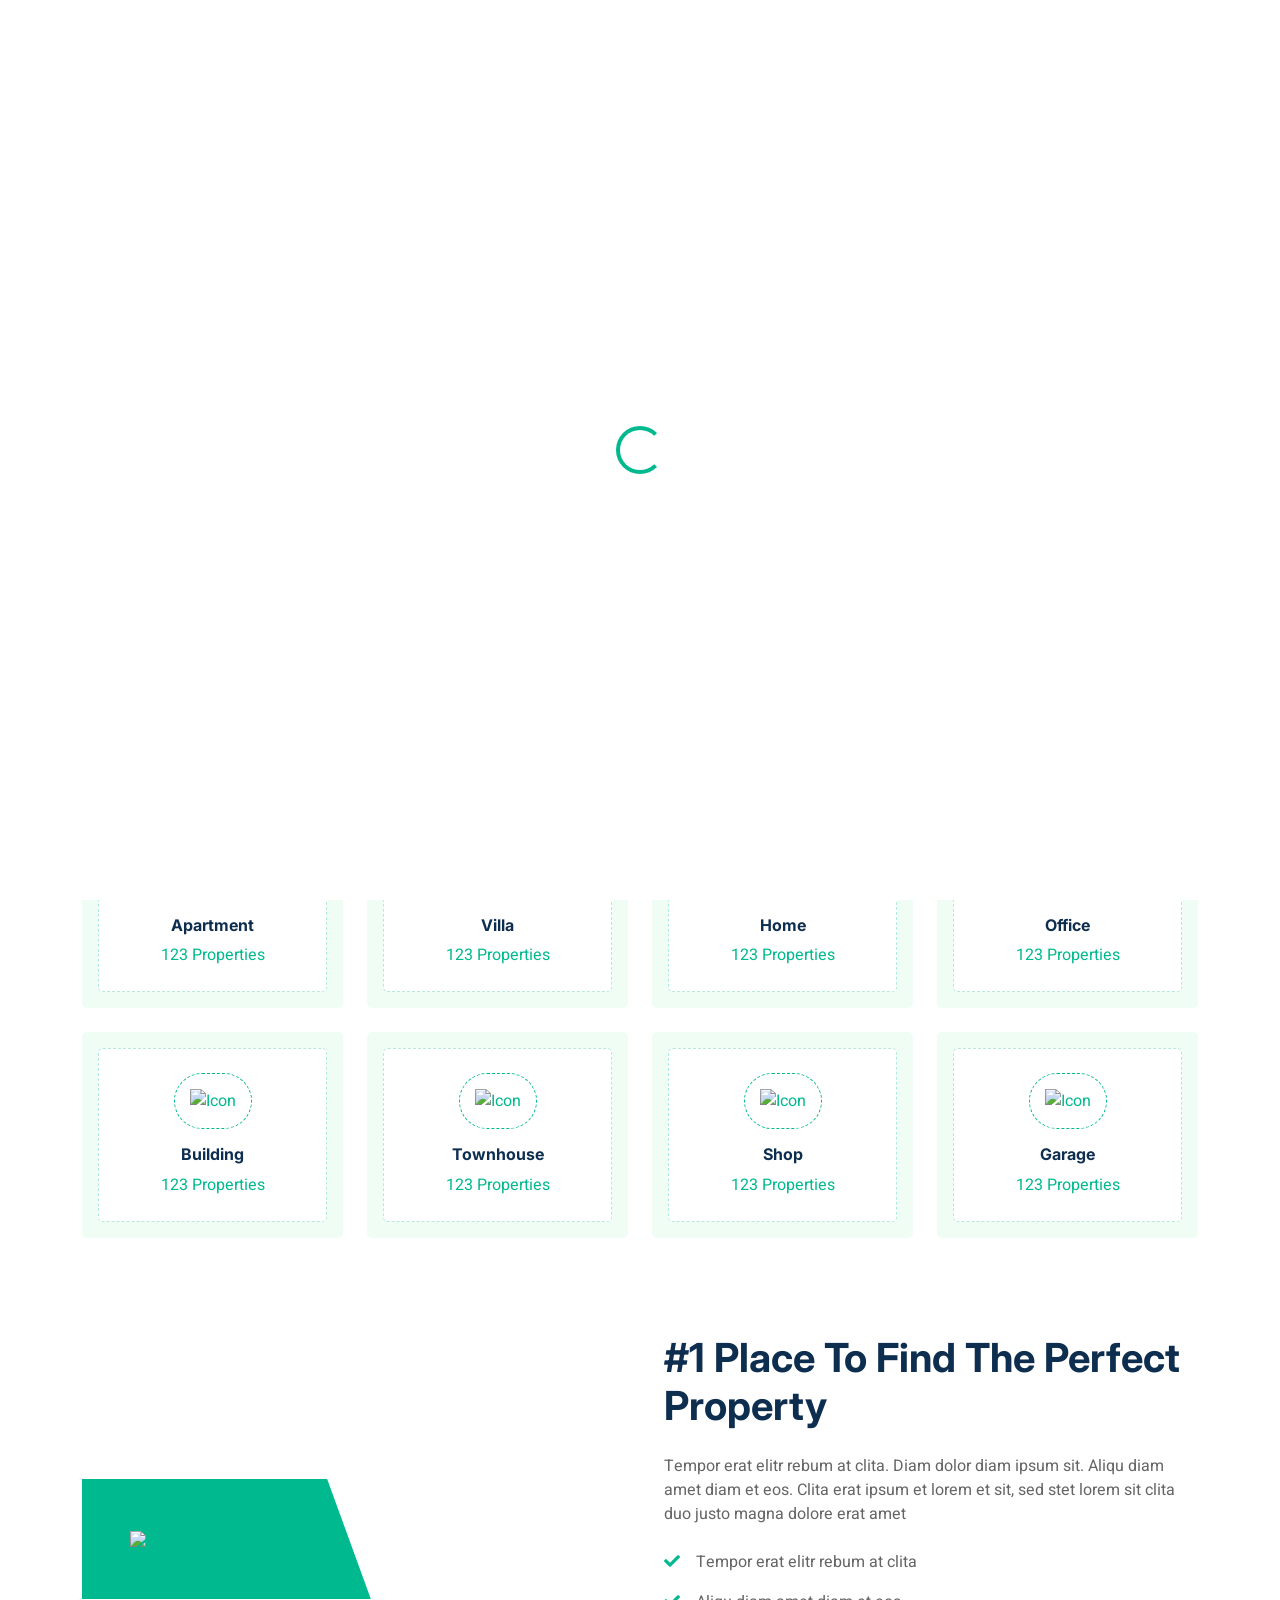
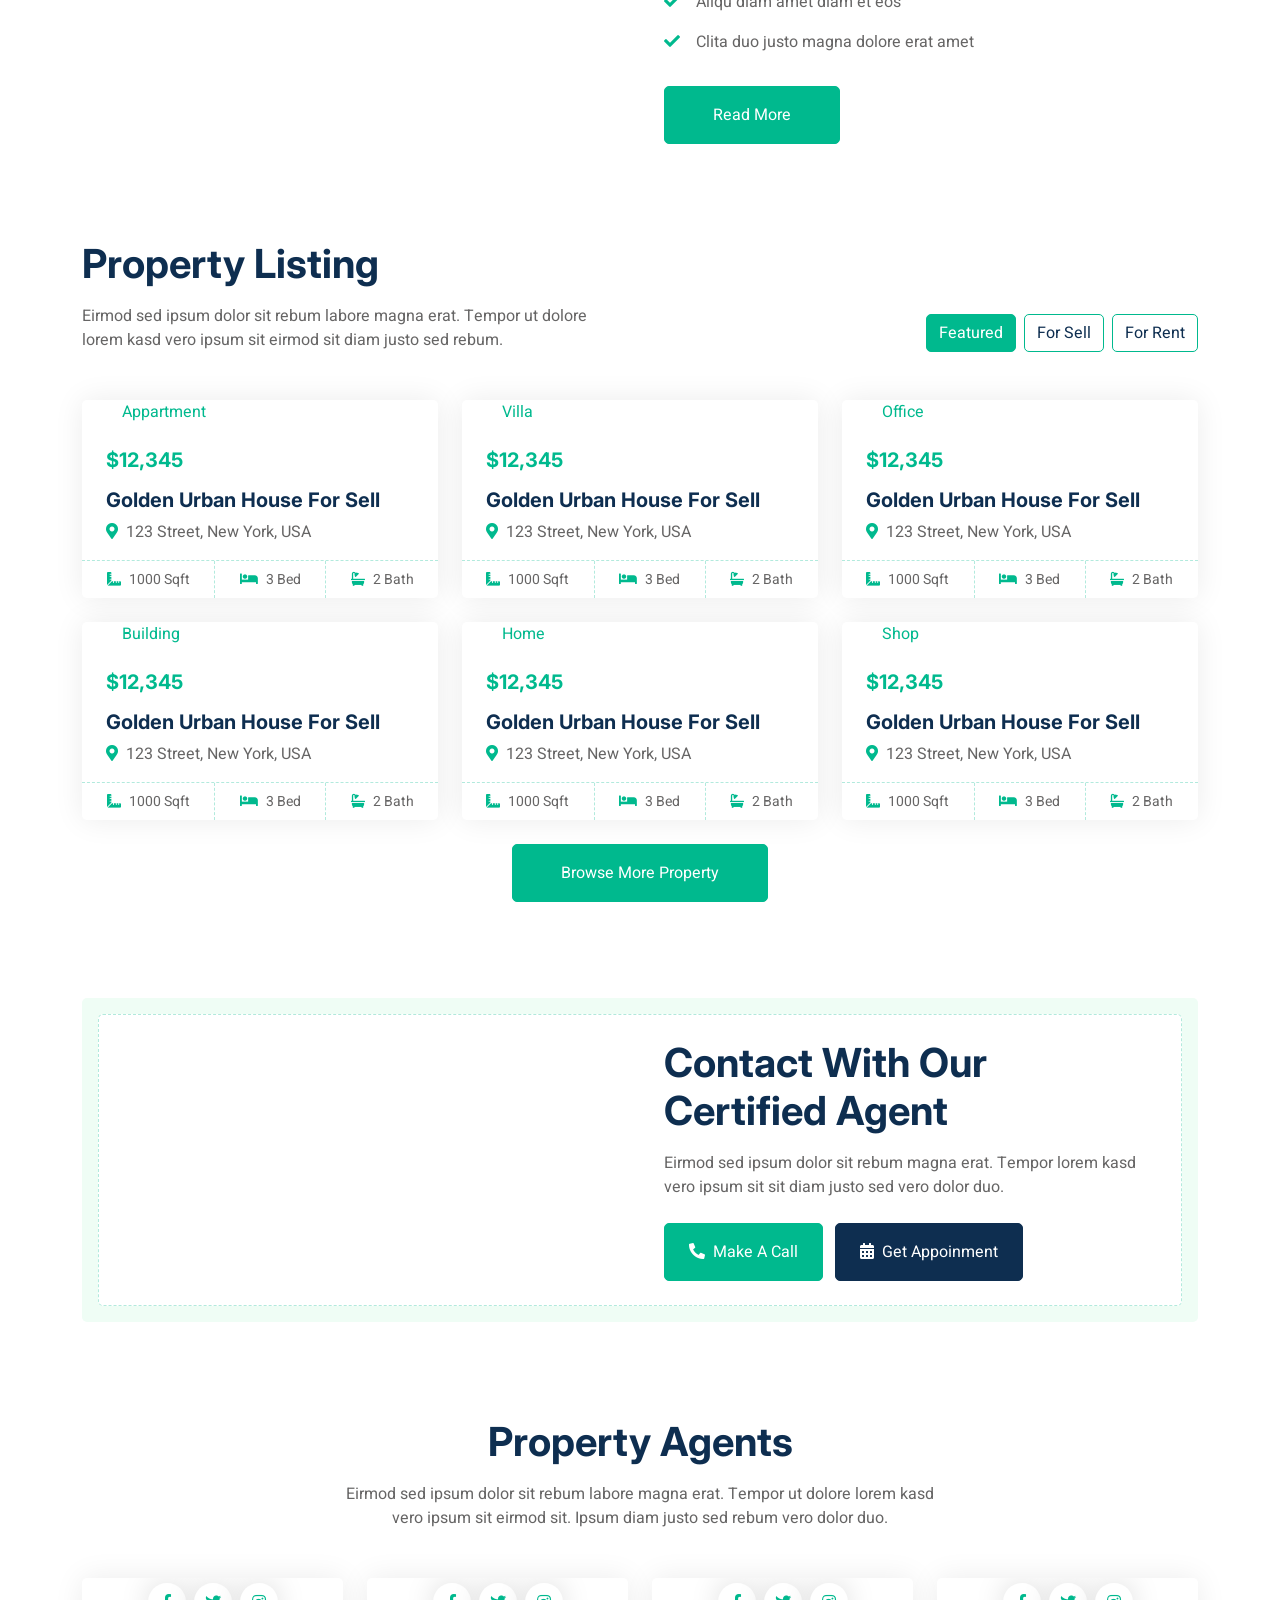
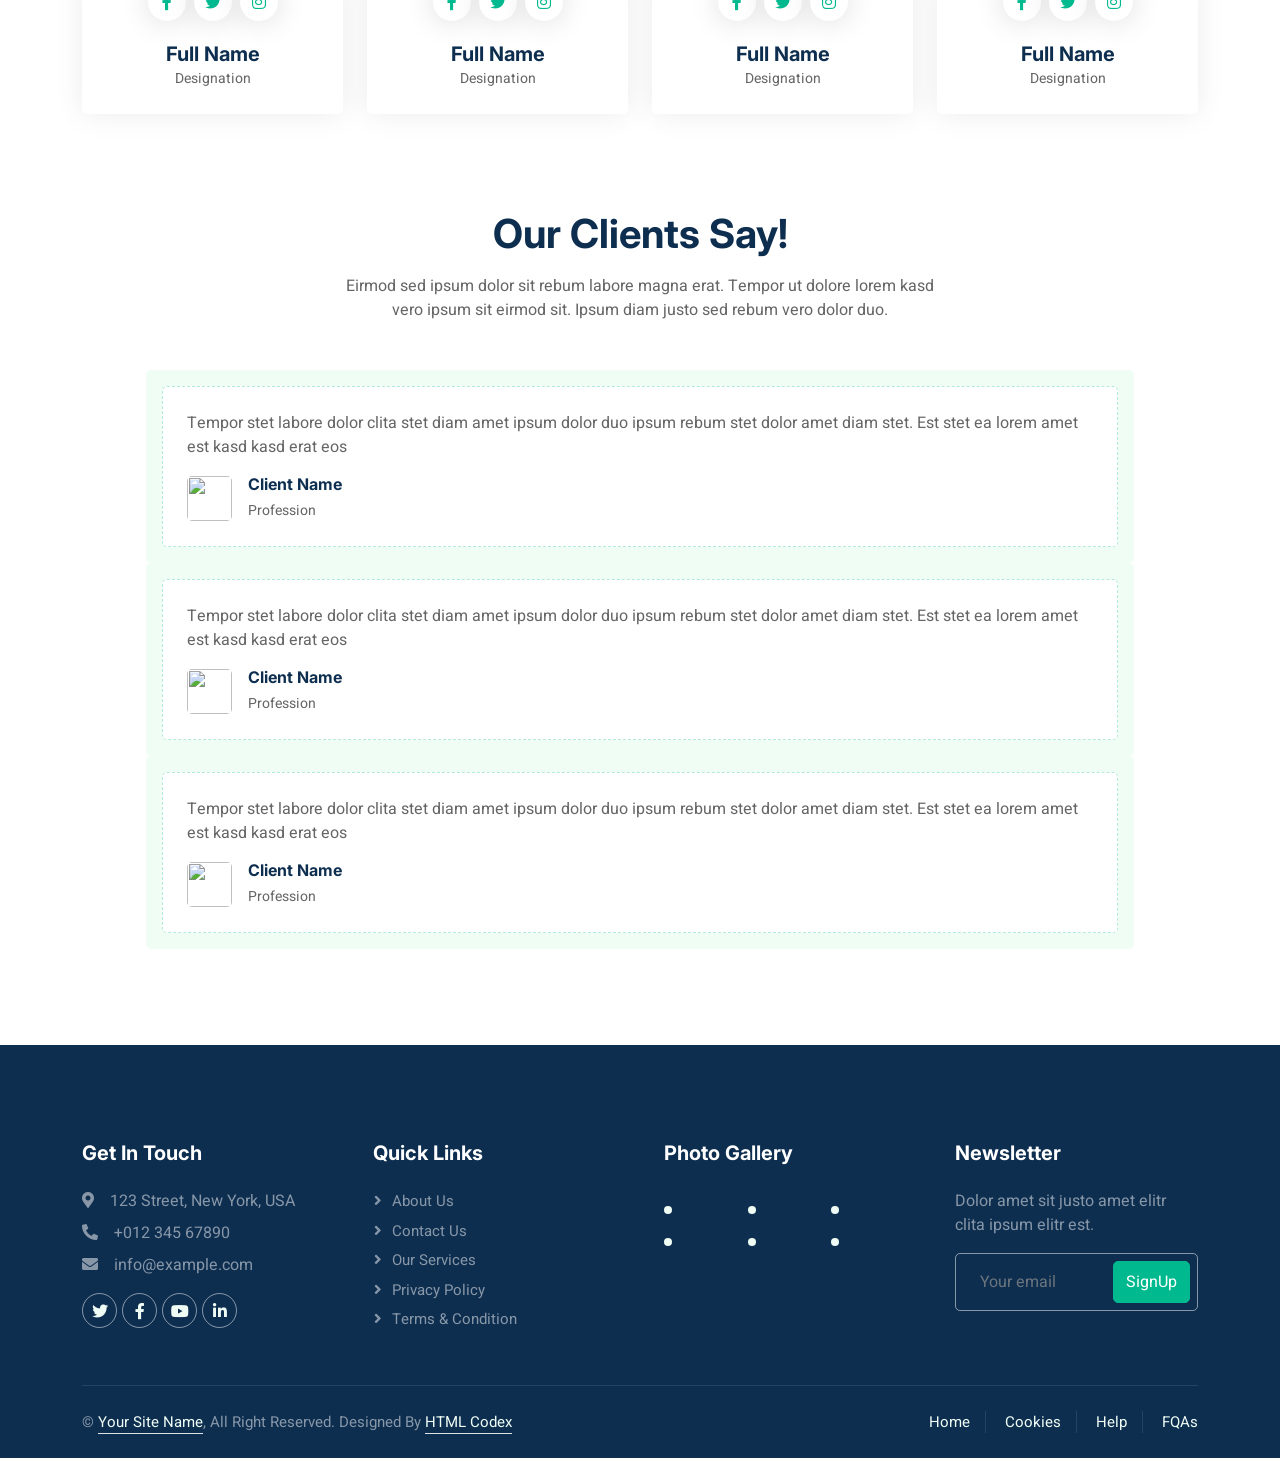
==== index.html @ 3959b889 "Add files via upload" ====
<!DOCTYPE html>
<html lang="en">

<head>
    <meta charset="utf-8">
    <title>Makaan - Real Estate HTML Template</title>
    <meta content="width=device-width, initial-scale=1.0" name="viewport">
    <meta content="" name="keywords">
    <meta content="" name="description">

    <!-- Favicon -->
    <link href="img/favicon.ico" rel="icon">

    <!-- Google Web Fonts -->
    <link rel="preconnect" href="https://fonts.googleapis.com">
    <link rel="preconnect" href="https://fonts.gstatic.com" crossorigin>
    <link href="https://fonts.googleapis.com/css2?family=Heebo:wght@400;500;600&family=Inter:wght@700;800&display=swap" rel="stylesheet">
    
    <!-- Icon Font Stylesheet -->
    <link href="https://cdnjs.cloudflare.com/ajax/libs/font-awesome/5.10.0/css/all.min.css" rel="stylesheet">
    <link href="https://cdn.jsdelivr.net/npm/bootstrap-icons@1.4.1/font/bootstrap-icons.css" rel="stylesheet">

    <!-- Libraries Stylesheet -->
    <link href="lib/animate/animate.min.css" rel="stylesheet">
    <link href="lib/owlcarousel/assets/owl.carousel.min.css" rel="stylesheet">

    <!-- Customized Bootstrap Stylesheet -->
    <link href="css/bootstrap.min.css" rel="stylesheet">

    <!-- Template Stylesheet -->
    <link href="css/style.css" rel="stylesheet">
</head>

<body>
    <div class="container-xxl bg-white p-0">
        <!-- Spinner Start -->
        <div id="spinner" class="show bg-white position-fixed translate-middle w-100 vh-100 top-50 start-50 d-flex align-items-center justify-content-center">
            <div class="spinner-border text-primary" style="width: 3rem; height: 3rem;" role="status">
                <span class="sr-only">Loading...</span>
            </div>
        </div>
        <!-- Spinner End -->


        <!-- Navbar Start -->
        <div class="container-fluid nav-bar bg-transparent">
            <nav class="navbar navbar-expand-lg bg-white navbar-light py-0 px-4">
                <a href="index.html" class="navbar-brand d-flex align-items-center text-center">
                    <div class="icon p-2 me-2">
                        <img class="img-fluid" src="img/icon-deal.png" alt="Icon" style="width: 30px; height: 30px;">
                    </div>
                    <h1 class="m-0 text-primary">Makaan</h1>
                </a>
                <button type="button" class="navbar-toggler" data-bs-toggle="collapse" data-bs-target="#navbarCollapse">
                    <span class="navbar-toggler-icon"></span>
                </button>
                <div class="collapse navbar-collapse" id="navbarCollapse">
                    <div class="navbar-nav ms-auto">
                        <a href="index.html" class="nav-item nav-link active">Home</a>
                        <a href="about.html" class="nav-item nav-link">About</a>
                        <div class="nav-item dropdown">
                            <a href="#" class="nav-link dropdown-toggle" data-bs-toggle="dropdown">Property</a>
                            <div class="dropdown-menu rounded-0 m-0">
                                <a href="property-list.html" class="dropdown-item">Property List</a>
                                <a href="property-type.html" class="dropdown-item">Property Type</a>
                                <a href="property-agent.html" class="dropdown-item">Property Agent</a>
                            </div>
                        </div>
                        <div class="nav-item dropdown">
                            <a href="#" class="nav-link dropdown-toggle" data-bs-toggle="dropdown">Pages</a>
                            <div class="dropdown-menu rounded-0 m-0">
                                <a href="testimonial.html" class="dropdown-item">Testimonial</a>
                                <a href="404.html" class="dropdown-item">404 Error</a>
                            </div>
                        </div>
                        <a href="contact.html" class="nav-item nav-link">Contact</a>
                    </div>
                    <a href="" class="btn btn-primary px-3 d-none d-lg-flex">Add Property</a>
                </div>
            </nav>
        </div>
        <!-- Navbar End -->


        <!-- Header Start -->
        <div class="container-fluid header bg-white p-0">
            <div class="row g-0 align-items-center flex-column-reverse flex-md-row">
                <div class="col-md-6 p-5 mt-lg-5">
                    <h1 class="display-5 animated fadeIn mb-4">Find A <span class="text-primary">Perfect Home</span> To Live With Your Family</h1>
                    <p class="animated fadeIn mb-4 pb-2">Vero elitr justo clita lorem. Ipsum dolor at sed stet
                        sit diam no. Kasd rebum ipsum et diam justo clita et kasd rebum sea elitr.</p>
                    <a href="" class="btn btn-primary py-3 px-5 me-3 animated fadeIn">Get Started</a>
                </div>
                <div class="col-md-6 animated fadeIn">
                    <div class="owl-carousel header-carousel">
                        <div class="owl-carousel-item">
                            <img class="img-fluid" src="img/carousel-1.jpg" alt="">
                        </div>
                        <div class="owl-carousel-item">
                            <img class="img-fluid" src="img/carousel-2.jpg" alt="">
                        </div>
                    </div>
                </div>
            </div>
        </div>
        <!-- Header End -->


        <!-- Search Start -->
        <div class="container-fluid bg-primary mb-5 wow fadeIn" data-wow-delay="0.1s" style="padding: 35px;">
            <div class="container">
                <div class="row g-2">
                    <div class="col-md-10">
                        <div class="row g-2">
                            <div class="col-md-4">
                                <input type="text" class="form-control border-0 py-3" placeholder="Search Keyword">
                            </div>
                            <div class="col-md-4">
                                <select class="form-select border-0 py-3">
                                    <option selected>Property Type</option>
                                    <option value="1">Property Type 1</option>
                                    <option value="2">Property Type 2</option>
                                    <option value="3">Property Type 3</option>
                                </select>
                            </div>
                            <div class="col-md-4">
                                <select class="form-select border-0 py-3">
                                    <option selected>Location</option>
                                    <option value="1">Location 1</option>
                                    <option value="2">Location 2</option>
                                    <option value="3">Location 3</option>
                                </select>
                            </div>
                        </div>
                    </div>
                    <div class="col-md-2">
                        <button class="btn btn-dark border-0 w-100 py-3">Search</button>
                    </div>
                </div>
            </div>
        </div>
        <!-- Search End -->


        <!-- Category Start -->
        <div class="container-xxl py-5">
            <div class="container">
                <div class="text-center mx-auto mb-5 wow fadeInUp" data-wow-delay="0.1s" style="max-width: 600px;">
                    <h1 class="mb-3">Property Types</h1>
                    <p>Eirmod sed ipsum dolor sit rebum labore magna erat. Tempor ut dolore lorem kasd vero ipsum sit eirmod sit. Ipsum diam justo sed rebum vero dolor duo.</p>
                </div>
                <div class="row g-4">
                    <div class="col-lg-3 col-sm-6 wow fadeInUp" data-wow-delay="0.1s">
                        <a class="cat-item d-block bg-light text-center rounded p-3" href="">
                            <div class="rounded p-4">
                                <div class="icon mb-3">
                                    <img class="img-fluid" src="img/icon-apartment.png" alt="Icon">
                                </div>
                                <h6>Apartment</h6>
                                <span>123 Properties</span>
                            </div>
                        </a>
                    </div>
                    <div class="col-lg-3 col-sm-6 wow fadeInUp" data-wow-delay="0.3s">
                        <a class="cat-item d-block bg-light text-center rounded p-3" href="">
                            <div class="rounded p-4">
                                <div class="icon mb-3">
                                    <img class="img-fluid" src="img/icon-villa.png" alt="Icon">
                                </div>
                                <h6>Villa</h6>
                                <span>123 Properties</span>
                            </div>
                        </a>
                    </div>
                    <div class="col-lg-3 col-sm-6 wow fadeInUp" data-wow-delay="0.5s">
                        <a class="cat-item d-block bg-light text-center rounded p-3" href="">
                            <div class="rounded p-4">
                                <div class="icon mb-3">
                                    <img class="img-fluid" src="img/icon-house.png" alt="Icon">
                                </div>
                                <h6>Home</h6>
                                <span>123 Properties</span>
                            </div>
                        </a>
                    </div>
                    <div class="col-lg-3 col-sm-6 wow fadeInUp" data-wow-delay="0.7s">
                        <a class="cat-item d-block bg-light text-center rounded p-3" href="">
                            <div class="rounded p-4">
                                <div class="icon mb-3">
                                    <img class="img-fluid" src="img/icon-housing.png" alt="Icon">
                                </div>
                                <h6>Office</h6>
                                <span>123 Properties</span>
                            </div>
                        </a>
                    </div>
                    <div class="col-lg-3 col-sm-6 wow fadeInUp" data-wow-delay="0.1s">
                        <a class="cat-item d-block bg-light text-center rounded p-3" href="">
                            <div class="rounded p-4">
                                <div class="icon mb-3">
                                    <img class="img-fluid" src="img/icon-building.png" alt="Icon">
                                </div>
                                <h6>Building</h6>
                                <span>123 Properties</span>
                            </div>
                        </a>
                    </div>
                    <div class="col-lg-3 col-sm-6 wow fadeInUp" data-wow-delay="0.3s">
                        <a class="cat-item d-block bg-light text-center rounded p-3" href="">
                            <div class="rounded p-4">
                                <div class="icon mb-3">
                                    <img class="img-fluid" src="img/icon-neighborhood.png" alt="Icon">
                                </div>
                                <h6>Townhouse</h6>
                                <span>123 Properties</span>
                            </div>
                        </a>
                    </div>
                    <div class="col-lg-3 col-sm-6 wow fadeInUp" data-wow-delay="0.5s">
                        <a class="cat-item d-block bg-light text-center rounded p-3" href="">
                            <div class="rounded p-4">
                                <div class="icon mb-3">
                                    <img class="img-fluid" src="img/icon-condominium.png" alt="Icon">
                                </div>
                                <h6>Shop</h6>
                                <span>123 Properties</span>
                            </div>
                        </a>
                    </div>
                    <div class="col-lg-3 col-sm-6 wow fadeInUp" data-wow-delay="0.7s">
                        <a class="cat-item d-block bg-light text-center rounded p-3" href="">
                            <div class="rounded p-4">
                                <div class="icon mb-3">
                                    <img class="img-fluid" src="img/icon-luxury.png" alt="Icon">
                                </div>
                                <h6>Garage</h6>
                                <span>123 Properties</span>
                            </div>
                        </a>
                    </div>
                </div>
            </div>
        </div>
        <!-- Category End -->


        <!-- About Start -->
        <div class="container-xxl py-5">
            <div class="container">
                <div class="row g-5 align-items-center">
                    <div class="col-lg-6 wow fadeIn" data-wow-delay="0.1s">
                        <div class="about-img position-relative overflow-hidden p-5 pe-0">
                            <img class="img-fluid w-100" src="img/about.jpg">
                        </div>
                    </div>
                    <div class="col-lg-6 wow fadeIn" data-wow-delay="0.5s">
                        <h1 class="mb-4">#1 Place To Find The Perfect Property</h1>
                        <p class="mb-4">Tempor erat elitr rebum at clita. Diam dolor diam ipsum sit. Aliqu diam amet diam et eos. Clita erat ipsum et lorem et sit, sed stet lorem sit clita duo justo magna dolore erat amet</p>
                        <p><i class="fa fa-check text-primary me-3"></i>Tempor erat elitr rebum at clita</p>
                        <p><i class="fa fa-check text-primary me-3"></i>Aliqu diam amet diam et eos</p>
                        <p><i class="fa fa-check text-primary me-3"></i>Clita duo justo magna dolore erat amet</p>
                        <a class="btn btn-primary py-3 px-5 mt-3" href="">Read More</a>
                    </div>
                </div>
            </div>
        </div>
        <!-- About End -->


        <!-- Property List Start -->
        <div class="container-xxl py-5">
            <div class="container">
                <div class="row g-0 gx-5 align-items-end">
                    <div class="col-lg-6">
                        <div class="text-start mx-auto mb-5 wow slideInLeft" data-wow-delay="0.1s">
                            <h1 class="mb-3">Property Listing</h1>
                            <p>Eirmod sed ipsum dolor sit rebum labore magna erat. Tempor ut dolore lorem kasd vero ipsum sit eirmod sit diam justo sed rebum.</p>
                        </div>
                    </div>
                    <div class="col-lg-6 text-start text-lg-end wow slideInRight" data-wow-delay="0.1s">
                        <ul class="nav nav-pills d-inline-flex justify-content-end mb-5">
                            <li class="nav-item me-2">
                                <a class="btn btn-outline-primary active" data-bs-toggle="pill" href="#tab-1">Featured</a>
                            </li>
                            <li class="nav-item me-2">
                                <a class="btn btn-outline-primary" data-bs-toggle="pill" href="#tab-2">For Sell</a>
                            </li>
                            <li class="nav-item me-0">
                                <a class="btn btn-outline-primary" data-bs-toggle="pill" href="#tab-3">For Rent</a>
                            </li>
                        </ul>
                    </div>
                </div>
                <div class="tab-content">
                    <div id="tab-1" class="tab-pane fade show p-0 active">
                        <div class="row g-4">
                            <div class="col-lg-4 col-md-6 wow fadeInUp" data-wow-delay="0.1s">
                                <div class="property-item rounded overflow-hidden">
                                    <div class="position-relative overflow-hidden">
                                        <a href=""><img class="img-fluid" src="img/property-1.jpg" alt=""></a>
                                        <div class="bg-primary rounded text-white position-absolute start-0 top-0 m-4 py-1 px-3">For Sell</div>
                                        <div class="bg-white rounded-top text-primary position-absolute start-0 bottom-0 mx-4 pt-1 px-3">Appartment</div>
                                    </div>
                                    <div class="p-4 pb-0">
                                        <h5 class="text-primary mb-3">$12,345</h5>
                                        <a class="d-block h5 mb-2" href="">Golden Urban House For Sell</a>
                                        <p><i class="fa fa-map-marker-alt text-primary me-2"></i>123 Street, New York, USA</p>
                                    </div>
                                    <div class="d-flex border-top">
                                        <small class="flex-fill text-center border-end py-2"><i class="fa fa-ruler-combined text-primary me-2"></i>1000 Sqft</small>
                                        <small class="flex-fill text-center border-end py-2"><i class="fa fa-bed text-primary me-2"></i>3 Bed</small>
                                        <small class="flex-fill text-center py-2"><i class="fa fa-bath text-primary me-2"></i>2 Bath</small>
                                    </div>
                                </div>
                            </div>
                            <div class="col-lg-4 col-md-6 wow fadeInUp" data-wow-delay="0.3s">
                                <div class="property-item rounded overflow-hidden">
                                    <div class="position-relative overflow-hidden">
                                        <a href=""><img class="img-fluid" src="img/property-2.jpg" alt=""></a>
                                        <div class="bg-primary rounded text-white position-absolute start-0 top-0 m-4 py-1 px-3">For Rent</div>
                                        <div class="bg-white rounded-top text-primary position-absolute start-0 bottom-0 mx-4 pt-1 px-3">Villa</div>
                                    </div>
                                    <div class="p-4 pb-0">
                                        <h5 class="text-primary mb-3">$12,345</h5>
                                        <a class="d-block h5 mb-2" href="">Golden Urban House For Sell</a>
                                        <p><i class="fa fa-map-marker-alt text-primary me-2"></i>123 Street, New York, USA</p>
                                    </div>
                                    <div class="d-flex border-top">
                                        <small class="flex-fill text-center border-end py-2"><i class="fa fa-ruler-combined text-primary me-2"></i>1000 Sqft</small>
                                        <small class="flex-fill text-center border-end py-2"><i class="fa fa-bed text-primary me-2"></i>3 Bed</small>
                                        <small class="flex-fill text-center py-2"><i class="fa fa-bath text-primary me-2"></i>2 Bath</small>
                                    </div>
                                </div>
                            </div>
                            <div class="col-lg-4 col-md-6 wow fadeInUp" data-wow-delay="0.5s">
                                <div class="property-item rounded overflow-hidden">
                                    <div class="position-relative overflow-hidden">
                                        <a href=""><img class="img-fluid" src="img/property-3.jpg" alt=""></a>
                                        <div class="bg-primary rounded text-white position-absolute start-0 top-0 m-4 py-1 px-3">For Sell</div>
                                        <div class="bg-white rounded-top text-primary position-absolute start-0 bottom-0 mx-4 pt-1 px-3">Office</div>
                                    </div>
                                    <div class="p-4 pb-0">
                                        <h5 class="text-primary mb-3">$12,345</h5>
                                        <a class="d-block h5 mb-2" href="">Golden Urban House For Sell</a>
                                        <p><i class="fa fa-map-marker-alt text-primary me-2"></i>123 Street, New York, USA</p>
                                    </div>
                                    <div class="d-flex border-top">
                                        <small class="flex-fill text-center border-end py-2"><i class="fa fa-ruler-combined text-primary me-2"></i>1000 Sqft</small>
                                        <small class="flex-fill text-center border-end py-2"><i class="fa fa-bed text-primary me-2"></i>3 Bed</small>
                                        <small class="flex-fill text-center py-2"><i class="fa fa-bath text-primary me-2"></i>2 Bath</small>
                                    </div>
                                </div>
                            </div>
                            <div class="col-lg-4 col-md-6 wow fadeInUp" data-wow-delay="0.1s">
                                <div class="property-item rounded overflow-hidden">
                                    <div class="position-relative overflow-hidden">
                                        <a href=""><img class="img-fluid" src="img/property-4.jpg" alt=""></a>
                                        <div class="bg-primary rounded text-white position-absolute start-0 top-0 m-4 py-1 px-3">For Rent</div>
                                        <div class="bg-white rounded-top text-primary position-absolute start-0 bottom-0 mx-4 pt-1 px-3">Building</div>
                                    </div>
                                    <div class="p-4 pb-0">
                                        <h5 class="text-primary mb-3">$12,345</h5>
                                        <a class="d-block h5 mb-2" href="">Golden Urban House For Sell</a>
                                        <p><i class="fa fa-map-marker-alt text-primary me-2"></i>123 Street, New York, USA</p>
                                    </div>
                                    <div class="d-flex border-top">
                                        <small class="flex-fill text-center border-end py-2"><i class="fa fa-ruler-combined text-primary me-2"></i>1000 Sqft</small>
                                        <small class="flex-fill text-center border-end py-2"><i class="fa fa-bed text-primary me-2"></i>3 Bed</small>
                                        <small class="flex-fill text-center py-2"><i class="fa fa-bath text-primary me-2"></i>2 Bath</small>
                                    </div>
                                </div>
                            </div>
                            <div class="col-lg-4 col-md-6 wow fadeInUp" data-wow-delay="0.3s">
                                <div class="property-item rounded overflow-hidden">
                                    <div class="position-relative overflow-hidden">
                                        <a href=""><img class="img-fluid" src="img/property-5.jpg" alt=""></a>
                                        <div class="bg-primary rounded text-white position-absolute start-0 top-0 m-4 py-1 px-3">For Sell</div>
                                        <div class="bg-white rounded-top text-primary position-absolute start-0 bottom-0 mx-4 pt-1 px-3">Home</div>
                                    </div>
                                    <div class="p-4 pb-0">
                                        <h5 class="text-primary mb-3">$12,345</h5>
                                        <a class="d-block h5 mb-2" href="">Golden Urban House For Sell</a>
                                        <p><i class="fa fa-map-marker-alt text-primary me-2"></i>123 Street, New York, USA</p>
                                    </div>
                                    <div class="d-flex border-top">
                                        <small class="flex-fill text-center border-end py-2"><i class="fa fa-ruler-combined text-primary me-2"></i>1000 Sqft</small>
                                        <small class="flex-fill text-center border-end py-2"><i class="fa fa-bed text-primary me-2"></i>3 Bed</small>
                                        <small class="flex-fill text-center py-2"><i class="fa fa-bath text-primary me-2"></i>2 Bath</small>
                                    </div>
                                </div>
                            </div>
                            <div class="col-lg-4 col-md-6 wow fadeInUp" data-wow-delay="0.5s">
                                <div class="property-item rounded overflow-hidden">
                                    <div class="position-relative overflow-hidden">
                                        <a href=""><img class="img-fluid" src="img/property-6.jpg" alt=""></a>
                                        <div class="bg-primary rounded text-white position-absolute start-0 top-0 m-4 py-1 px-3">For Rent</div>
                                        <div class="bg-white rounded-top text-primary position-absolute start-0 bottom-0 mx-4 pt-1 px-3">Shop</div>
                                    </div>
                                    <div class="p-4 pb-0">
                                        <h5 class="text-primary mb-3">$12,345</h5>
                                        <a class="d-block h5 mb-2" href="">Golden Urban House For Sell</a>
                                        <p><i class="fa fa-map-marker-alt text-primary me-2"></i>123 Street, New York, USA</p>
                                    </div>
                                    <div class="d-flex border-top">
                                        <small class="flex-fill text-center border-end py-2"><i class="fa fa-ruler-combined text-primary me-2"></i>1000 Sqft</small>
                                        <small class="flex-fill text-center border-end py-2"><i class="fa fa-bed text-primary me-2"></i>3 Bed</small>
                                        <small class="flex-fill text-center py-2"><i class="fa fa-bath text-primary me-2"></i>2 Bath</small>
                                    </div>
                                </div>
                            </div>
                            <div class="col-12 text-center wow fadeInUp" data-wow-delay="0.1s">
                                <a class="btn btn-primary py-3 px-5" href="">Browse More Property</a>
                            </div>
                        </div>
                    </div>
                    <div id="tab-2" class="tab-pane fade show p-0">
                        <div class="row g-4">
                            <div class="col-lg-4 col-md-6">
                                <div class="property-item rounded overflow-hidden">
                                    <div class="position-relative overflow-hidden">
                                        <a href=""><img class="img-fluid" src="img/property-1.jpg" alt=""></a>
                                        <div class="bg-primary rounded text-white position-absolute start-0 top-0 m-4 py-1 px-3">For Sell</div>
                                        <div class="bg-white rounded-top text-primary position-absolute start-0 bottom-0 mx-4 pt-1 px-3">Appartment</div>
                                    </div>
                                    <div class="p-4 pb-0">
                                        <h5 class="text-primary mb-3">$12,345</h5>
                                        <a class="d-block h5 mb-2" href="">Golden Urban House For Sell</a>
                                        <p><i class="fa fa-map-marker-alt text-primary me-2"></i>123 Street, New York, USA</p>
                                    </div>
                                    <div class="d-flex border-top">
                                        <small class="flex-fill text-center border-end py-2"><i class="fa fa-ruler-combined text-primary me-2"></i>1000 Sqft</small>
                                        <small class="flex-fill text-center border-end py-2"><i class="fa fa-bed text-primary me-2"></i>3 Bed</small>
                                        <small class="flex-fill text-center py-2"><i class="fa fa-bath text-primary me-2"></i>2 Bath</small>
                                    </div>
                                </div>
                            </div>
                            <div class="col-lg-4 col-md-6">
                                <div class="property-item rounded overflow-hidden">
                                    <div class="position-relative overflow-hidden">
                                        <a href=""><img class="img-fluid" src="img/property-2.jpg" alt=""></a>
                                        <div class="bg-primary rounded text-white position-absolute start-0 top-0 m-4 py-1 px-3">For Rent</div>
                                        <div class="bg-white rounded-top text-primary position-absolute start-0 bottom-0 mx-4 pt-1 px-3">Villa</div>
                                    </div>
                                    <div class="p-4 pb-0">
                                        <h5 class="text-primary mb-3">$12,345</h5>
                                        <a class="d-block h5 mb-2" href="">Golden Urban House For Sell</a>
                                        <p><i class="fa fa-map-marker-alt text-primary me-2"></i>123 Street, New York, USA</p>
                                    </div>
                                    <div class="d-flex border-top">
                                        <small class="flex-fill text-center border-end py-2"><i class="fa fa-ruler-combined text-primary me-2"></i>1000 Sqft</small>
                                        <small class="flex-fill text-center border-end py-2"><i class="fa fa-bed text-primary me-2"></i>3 Bed</small>
                                        <small class="flex-fill text-center py-2"><i class="fa fa-bath text-primary me-2"></i>2 Bath</small>
                                    </div>
                                </div>
                            </div>
                            <div class="col-lg-4 col-md-6">
                                <div class="property-item rounded overflow-hidden">
                                    <div class="position-relative overflow-hidden">
                                        <a href=""><img class="img-fluid" src="img/property-3.jpg" alt=""></a>
                                        <div class="bg-primary rounded text-white position-absolute start-0 top-0 m-4 py-1 px-3">For Sell</div>
                                        <div class="bg-white rounded-top text-primary position-absolute start-0 bottom-0 mx-4 pt-1 px-3">Office</div>
                                    </div>
                                    <div class="p-4 pb-0">
                                        <h5 class="text-primary mb-3">$12,345</h5>
                                        <a class="d-block h5 mb-2" href="">Golden Urban House For Sell</a>
                                        <p><i class="fa fa-map-marker-alt text-primary me-2"></i>123 Street, New York, USA</p>
                                    </div>
                                    <div class="d-flex border-top">
                                        <small class="flex-fill text-center border-end py-2"><i class="fa fa-ruler-combined text-primary me-2"></i>1000 Sqft</small>
                                        <small class="flex-fill text-center border-end py-2"><i class="fa fa-bed text-primary me-2"></i>3 Bed</small>
                                        <small class="flex-fill text-center py-2"><i class="fa fa-bath text-primary me-2"></i>2 Bath</small>
                                    </div>
                                </div>
                            </div>
                            <div class="col-lg-4 col-md-6">
                                <div class="property-item rounded overflow-hidden">
                                    <div class="position-relative overflow-hidden">
                                        <a href=""><img class="img-fluid" src="img/property-4.jpg" alt=""></a>
                                        <div class="bg-primary rounded text-white position-absolute start-0 top-0 m-4 py-1 px-3">For Rent</div>
                                        <div class="bg-white rounded-top text-primary position-absolute start-0 bottom-0 mx-4 pt-1 px-3">Building</div>
                                    </div>
                                    <div class="p-4 pb-0">
                                        <h5 class="text-primary mb-3">$12,345</h5>
                                        <a class="d-block h5 mb-2" href="">Golden Urban House For Sell</a>
                                        <p><i class="fa fa-map-marker-alt text-primary me-2"></i>123 Street, New York, USA</p>
                                    </div>
                                    <div class="d-flex border-top">
                                        <small class="flex-fill text-center border-end py-2"><i class="fa fa-ruler-combined text-primary me-2"></i>1000 Sqft</small>
                                        <small class="flex-fill text-center border-end py-2"><i class="fa fa-bed text-primary me-2"></i>3 Bed</small>
                                        <small class="flex-fill text-center py-2"><i class="fa fa-bath text-primary me-2"></i>2 Bath</small>
                                    </div>
                                </div>
                            </div>
                            <div class="col-lg-4 col-md-6">
                                <div class="property-item rounded overflow-hidden">
                                    <div class="position-relative overflow-hidden">
                                        <a href=""><img class="img-fluid" src="img/property-5.jpg" alt=""></a>
                                        <div class="bg-primary rounded text-white position-absolute start-0 top-0 m-4 py-1 px-3">For Sell</div>
                                        <div class="bg-white rounded-top text-primary position-absolute start-0 bottom-0 mx-4 pt-1 px-3">Home</div>
                                    </div>
                                    <div class="p-4 pb-0">
                                        <h5 class="text-primary mb-3">$12,345</h5>
                                        <a class="d-block h5 mb-2" href="">Golden Urban House For Sell</a>
                                        <p><i class="fa fa-map-marker-alt text-primary me-2"></i>123 Street, New York, USA</p>
                                    </div>
                                    <div class="d-flex border-top">
                                        <small class="flex-fill text-center border-end py-2"><i class="fa fa-ruler-combined text-primary me-2"></i>1000 Sqft</small>
                                        <small class="flex-fill text-center border-end py-2"><i class="fa fa-bed text-primary me-2"></i>3 Bed</small>
                                        <small class="flex-fill text-center py-2"><i class="fa fa-bath text-primary me-2"></i>2 Bath</small>
                                    </div>
                                </div>
                            </div>
                            <div class="col-lg-4 col-md-6">
                                <div class="property-item rounded overflow-hidden">
                                    <div class="position-relative overflow-hidden">
                                        <a href=""><img class="img-fluid" src="img/property-6.jpg" alt=""></a>
                                        <div class="bg-primary rounded text-white position-absolute start-0 top-0 m-4 py-1 px-3">For Rent</div>
                                        <div class="bg-white rounded-top text-primary position-absolute start-0 bottom-0 mx-4 pt-1 px-3">Shop</div>
                                    </div>
                                    <div class="p-4 pb-0">
                                        <h5 class="text-primary mb-3">$12,345</h5>
                                        <a class="d-block h5 mb-2" href="">Golden Urban House For Sell</a>
                                        <p><i class="fa fa-map-marker-alt text-primary me-2"></i>123 Street, New York, USA</p>
                                    </div>
                                    <div class="d-flex border-top">
                                        <small class="flex-fill text-center border-end py-2"><i class="fa fa-ruler-combined text-primary me-2"></i>1000 Sqft</small>
                                        <small class="flex-fill text-center border-end py-2"><i class="fa fa-bed text-primary me-2"></i>3 Bed</small>
                                        <small class="flex-fill text-center py-2"><i class="fa fa-bath text-primary me-2"></i>2 Bath</small>
                                    </div>
                                </div>
                            </div>
                            <div class="col-12 text-center">
                                <a class="btn btn-primary py-3 px-5" href="">Browse More Property</a>
                            </div>
                        </div>
                    </div>
                    <div id="tab-3" class="tab-pane fade show p-0">
                        <div class="row g-4">
                            <div class="col-lg-4 col-md-6">
                                <div class="property-item rounded overflow-hidden">
                                    <div class="position-relative overflow-hidden">
                                        <a href=""><img class="img-fluid" src="img/property-1.jpg" alt=""></a>
                                        <div class="bg-primary rounded text-white position-absolute start-0 top-0 m-4 py-1 px-3">For Sell</div>
                                        <div class="bg-white rounded-top text-primary position-absolute start-0 bottom-0 mx-4 pt-1 px-3">Appartment</div>
                                    </div>
                                    <div class="p-4 pb-0">
                                        <h5 class="text-primary mb-3">$12,345</h5>
                                        <a class="d-block h5 mb-2" href="">Golden Urban House For Sell</a>
                                        <p><i class="fa fa-map-marker-alt text-primary me-2"></i>123 Street, New York, USA</p>
                                    </div>
                                    <div class="d-flex border-top">
                                        <small class="flex-fill text-center border-end py-2"><i class="fa fa-ruler-combined text-primary me-2"></i>1000 Sqft</small>
                                        <small class="flex-fill text-center border-end py-2"><i class="fa fa-bed text-primary me-2"></i>3 Bed</small>
                                        <small class="flex-fill text-center py-2"><i class="fa fa-bath text-primary me-2"></i>2 Bath</small>
                                    </div>
                                </div>
                            </div>
                            <div class="col-lg-4 col-md-6">
                                <div class="property-item rounded overflow-hidden">
                                    <div class="position-relative overflow-hidden">
                                        <a href=""><img class="img-fluid" src="img/property-2.jpg" alt=""></a>
                                        <div class="bg-primary rounded text-white position-absolute start-0 top-0 m-4 py-1 px-3">For Rent</div>
                                        <div class="bg-white rounded-top text-primary position-absolute start-0 bottom-0 mx-4 pt-1 px-3">Villa</div>
                                    </div>
                                    <div class="p-4 pb-0">
                                        <h5 class="text-primary mb-3">$12,345</h5>
                                        <a class="d-block h5 mb-2" href="">Golden Urban House For Sell</a>
                                        <p><i class="fa fa-map-marker-alt text-primary me-2"></i>123 Street, New York, USA</p>
                                    </div>
                                    <div class="d-flex border-top">
                                        <small class="flex-fill text-center border-end py-2"><i class="fa fa-ruler-combined text-primary me-2"></i>1000 Sqft</small>
                                        <small class="flex-fill text-center border-end py-2"><i class="fa fa-bed text-primary me-2"></i>3 Bed</small>
                                        <small class="flex-fill text-center py-2"><i class="fa fa-bath text-primary me-2"></i>2 Bath</small>
                                    </div>
                                </div>
                            </div>
                            <div class="col-lg-4 col-md-6">
                                <div class="property-item rounded overflow-hidden">
                                    <div class="position-relative overflow-hidden">
                                        <a href=""><img class="img-fluid" src="img/property-3.jpg" alt=""></a>
                                        <div class="bg-primary rounded text-white position-absolute start-0 top-0 m-4 py-1 px-3">For Sell</div>
                                        <div class="bg-white rounded-top text-primary position-absolute start-0 bottom-0 mx-4 pt-1 px-3">Office</div>
                                    </div>
                                    <div class="p-4 pb-0">
                                        <h5 class="text-primary mb-3">$12,345</h5>
                                        <a class="d-block h5 mb-2" href="">Golden Urban House For Sell</a>
                                        <p><i class="fa fa-map-marker-alt text-primary me-2"></i>123 Street, New York, USA</p>
                                    </div>
                                    <div class="d-flex border-top">
                                        <small class="flex-fill text-center border-end py-2"><i class="fa fa-ruler-combined text-primary me-2"></i>1000 Sqft</small>
                                        <small class="flex-fill text-center border-end py-2"><i class="fa fa-bed text-primary me-2"></i>3 Bed</small>
                                        <small class="flex-fill text-center py-2"><i class="fa fa-bath text-primary me-2"></i>2 Bath</small>
                                    </div>
                                </div>
                            </div>
                            <div class="col-lg-4 col-md-6">
                                <div class="property-item rounded overflow-hidden">
                                    <div class="position-relative overflow-hidden">
                                        <a href=""><img class="img-fluid" src="img/property-4.jpg" alt=""></a>
                                        <div class="bg-primary rounded text-white position-absolute start-0 top-0 m-4 py-1 px-3">For Rent</div>
                                        <div class="bg-white rounded-top text-primary position-absolute start-0 bottom-0 mx-4 pt-1 px-3">Building</div>
                                    </div>
                                    <div class="p-4 pb-0">
                                        <h5 class="text-primary mb-3">$12,345</h5>
                                        <a class="d-block h5 mb-2" href="">Golden Urban House For Sell</a>
                                        <p><i class="fa fa-map-marker-alt text-primary me-2"></i>123 Street, New York, USA</p>
                                    </div>
                                    <div class="d-flex border-top">
                                        <small class="flex-fill text-center border-end py-2"><i class="fa fa-ruler-combined text-primary me-2"></i>1000 Sqft</small>
                                        <small class="flex-fill text-center border-end py-2"><i class="fa fa-bed text-primary me-2"></i>3 Bed</small>
                                        <small class="flex-fill text-center py-2"><i class="fa fa-bath text-primary me-2"></i>2 Bath</small>
                                    </div>
                                </div>
                            </div>
                            <div class="col-lg-4 col-md-6">
                                <div class="property-item rounded overflow-hidden">
                                    <div class="position-relative overflow-hidden">
                                        <a href=""><img class="img-fluid" src="img/property-5.jpg" alt=""></a>
                                        <div class="bg-primary rounded text-white position-absolute start-0 top-0 m-4 py-1 px-3">For Sell</div>
                                        <div class="bg-white rounded-top text-primary position-absolute start-0 bottom-0 mx-4 pt-1 px-3">Home</div>
                                    </div>
                                    <div class="p-4 pb-0">
                                        <h5 class="text-primary mb-3">$12,345</h5>
                                        <a class="d-block h5 mb-2" href="">Golden Urban House For Sell</a>
                                        <p><i class="fa fa-map-marker-alt text-primary me-2"></i>123 Street, New York, USA</p>
                                    </div>
                                    <div class="d-flex border-top">
                                        <small class="flex-fill text-center border-end py-2"><i class="fa fa-ruler-combined text-primary me-2"></i>1000 Sqft</small>
                                        <small class="flex-fill text-center border-end py-2"><i class="fa fa-bed text-primary me-2"></i>3 Bed</small>
                                        <small class="flex-fill text-center py-2"><i class="fa fa-bath text-primary me-2"></i>2 Bath</small>
                                    </div>
                                </div>
                            </div>
                            <div class="col-lg-4 col-md-6">
                                <div class="property-item rounded overflow-hidden">
                                    <div class="position-relative overflow-hidden">
                                        <a href=""><img class="img-fluid" src="img/property-6.jpg" alt=""></a>
                                        <div class="bg-primary rounded text-white position-absolute start-0 top-0 m-4 py-1 px-3">For Rent</div>
                                        <div class="bg-white rounded-top text-primary position-absolute start-0 bottom-0 mx-4 pt-1 px-3">Shop</div>
                                    </div>
                                    <div class="p-4 pb-0">
                                        <h5 class="text-primary mb-3">$12,345</h5>
                                        <a class="d-block h5 mb-2" href="">Golden Urban House For Sell</a>
                                        <p><i class="fa fa-map-marker-alt text-primary me-2"></i>123 Street, New York, USA</p>
                                    </div>
                                    <div class="d-flex border-top">
                                        <small class="flex-fill text-center border-end py-2"><i class="fa fa-ruler-combined text-primary me-2"></i>1000 Sqft</small>
                                        <small class="flex-fill text-center border-end py-2"><i class="fa fa-bed text-primary me-2"></i>3 Bed</small>
                                        <small class="flex-fill text-center py-2"><i class="fa fa-bath text-primary me-2"></i>2 Bath</small>
                                    </div>
                                </div>
                            </div>
                            <div class="col-12 text-center">
                                <a class="btn btn-primary py-3 px-5" href="">Browse More Property</a>
                            </div>
                        </div>
                    </div>
                </div>
            </div>
        </div>
        <!-- Property List End -->


        <!-- Call to Action Start -->
        <div class="container-xxl py-5">
            <div class="container">
                <div class="bg-light rounded p-3">
                    <div class="bg-white rounded p-4" style="border: 1px dashed rgba(0, 185, 142, .3)">
                        <div class="row g-5 align-items-center">
                            <div class="col-lg-6 wow fadeIn" data-wow-delay="0.1s">
                                <img class="img-fluid rounded w-100" src="img/call-to-action.jpg" alt="">
                            </div>
                            <div class="col-lg-6 wow fadeIn" data-wow-delay="0.5s">
                                <div class="mb-4">
                                    <h1 class="mb-3">Contact With Our Certified Agent</h1>
                                    <p>Eirmod sed ipsum dolor sit rebum magna erat. Tempor lorem kasd vero ipsum sit sit diam justo sed vero dolor duo.</p>
                                </div>
                                <a href="" class="btn btn-primary py-3 px-4 me-2"><i class="fa fa-phone-alt me-2"></i>Make A Call</a>
                                <a href="" class="btn btn-dark py-3 px-4"><i class="fa fa-calendar-alt me-2"></i>Get Appoinment</a>
                            </div>
                        </div>
                    </div>
                </div>
            </div>
        </div>
        <!-- Call to Action End -->


        <!-- Team Start -->
        <div class="container-xxl py-5">
            <div class="container">
                <div class="text-center mx-auto mb-5 wow fadeInUp" data-wow-delay="0.1s" style="max-width: 600px;">
                    <h1 class="mb-3">Property Agents</h1>
                    <p>Eirmod sed ipsum dolor sit rebum labore magna erat. Tempor ut dolore lorem kasd vero ipsum sit eirmod sit. Ipsum diam justo sed rebum vero dolor duo.</p>
                </div>
                <div class="row g-4">
                    <div class="col-lg-3 col-md-6 wow fadeInUp" data-wow-delay="0.1s">
                        <div class="team-item rounded overflow-hidden">
                            <div class="position-relative">
                                <img class="img-fluid" src="img/team-1.jpg" alt="">
                                <div class="position-absolute start-50 top-100 translate-middle d-flex align-items-center">
                                    <a class="btn btn-square mx-1" href=""><i class="fab fa-facebook-f"></i></a>
                                    <a class="btn btn-square mx-1" href=""><i class="fab fa-twitter"></i></a>
                                    <a class="btn btn-square mx-1" href=""><i class="fab fa-instagram"></i></a>
                                </div>
                            </div>
                            <div class="text-center p-4 mt-3">
                                <h5 class="fw-bold mb-0">Full Name</h5>
                                <small>Designation</small>
                            </div>
                        </div>
                    </div>
                    <div class="col-lg-3 col-md-6 wow fadeInUp" data-wow-delay="0.3s">
                        <div class="team-item rounded overflow-hidden">
                            <div class="position-relative">
                                <img class="img-fluid" src="img/team-2.jpg" alt="">
                                <div class="position-absolute start-50 top-100 translate-middle d-flex align-items-center">
                                    <a class="btn btn-square mx-1" href=""><i class="fab fa-facebook-f"></i></a>
                                    <a class="btn btn-square mx-1" href=""><i class="fab fa-twitter"></i></a>
                                    <a class="btn btn-square mx-1" href=""><i class="fab fa-instagram"></i></a>
                                </div>
                            </div>
                            <div class="text-center p-4 mt-3">
                                <h5 class="fw-bold mb-0">Full Name</h5>
                                <small>Designation</small>
                            </div>
                        </div>
                    </div>
                    <div class="col-lg-3 col-md-6 wow fadeInUp" data-wow-delay="0.5s">
                        <div class="team-item rounded overflow-hidden">
                            <div class="position-relative">
                                <img class="img-fluid" src="img/team-3.jpg" alt="">
                                <div class="position-absolute start-50 top-100 translate-middle d-flex align-items-center">
                                    <a class="btn btn-square mx-1" href=""><i class="fab fa-facebook-f"></i></a>
                                    <a class="btn btn-square mx-1" href=""><i class="fab fa-twitter"></i></a>
                                    <a class="btn btn-square mx-1" href=""><i class="fab fa-instagram"></i></a>
                                </div>
                            </div>
                            <div class="text-center p-4 mt-3">
                                <h5 class="fw-bold mb-0">Full Name</h5>
                                <small>Designation</small>
                            </div>
                        </div>
                    </div>
                    <div class="col-lg-3 col-md-6 wow fadeInUp" data-wow-delay="0.7s">
                        <div class="team-item rounded overflow-hidden">
                            <div class="position-relative">
                                <img class="img-fluid" src="img/team-4.jpg" alt="">
                                <div class="position-absolute start-50 top-100 translate-middle d-flex align-items-center">
                                    <a class="btn btn-square mx-1" href=""><i class="fab fa-facebook-f"></i></a>
                                    <a class="btn btn-square mx-1" href=""><i class="fab fa-twitter"></i></a>
                                    <a class="btn btn-square mx-1" href=""><i class="fab fa-instagram"></i></a>
                                </div>
                            </div>
                            <div class="text-center p-4 mt-3">
                                <h5 class="fw-bold mb-0">Full Name</h5>
                                <small>Designation</small>
                            </div>
                        </div>
                    </div>
                </div>
            </div>
        </div>
        <!-- Team End -->


        <!-- Testimonial Start -->
        <div class="container-xxl py-5">
            <div class="container">
                <div class="text-center mx-auto mb-5 wow fadeInUp" data-wow-delay="0.1s" style="max-width: 600px;">
                    <h1 class="mb-3">Our Clients Say!</h1>
                    <p>Eirmod sed ipsum dolor sit rebum labore magna erat. Tempor ut dolore lorem kasd vero ipsum sit eirmod sit. Ipsum diam justo sed rebum vero dolor duo.</p>
                </div>
                <div class="owl-carousel testimonial-carousel wow fadeInUp" data-wow-delay="0.1s">
                    <div class="testimonial-item bg-light rounded p-3">
                        <div class="bg-white border rounded p-4">
                            <p>Tempor stet labore dolor clita stet diam amet ipsum dolor duo ipsum rebum stet dolor amet diam stet. Est stet ea lorem amet est kasd kasd erat eos</p>
                            <div class="d-flex align-items-center">
                                <img class="img-fluid flex-shrink-0 rounded" src="img/testimonial-1.jpg" style="width: 45px; height: 45px;">
                                <div class="ps-3">
                                    <h6 class="fw-bold mb-1">Client Name</h6>
                                    <small>Profession</small>
                                </div>
                            </div>
                        </div>
                    </div>
                    <div class="testimonial-item bg-light rounded p-3">
                        <div class="bg-white border rounded p-4">
                            <p>Tempor stet labore dolor clita stet diam amet ipsum dolor duo ipsum rebum stet dolor amet diam stet. Est stet ea lorem amet est kasd kasd erat eos</p>
                            <div class="d-flex align-items-center">
                                <img class="img-fluid flex-shrink-0 rounded" src="img/testimonial-2.jpg" style="width: 45px; height: 45px;">
                                <div class="ps-3">
                                    <h6 class="fw-bold mb-1">Client Name</h6>
                                    <small>Profession</small>
                                </div>
                            </div>
                        </div>
                    </div>
                    <div class="testimonial-item bg-light rounded p-3">
                        <div class="bg-white border rounded p-4">
                            <p>Tempor stet labore dolor clita stet diam amet ipsum dolor duo ipsum rebum stet dolor amet diam stet. Est stet ea lorem amet est kasd kasd erat eos</p>
                            <div class="d-flex align-items-center">
                                <img class="img-fluid flex-shrink-0 rounded" src="img/testimonial-3.jpg" style="width: 45px; height: 45px;">
                                <div class="ps-3">
                                    <h6 class="fw-bold mb-1">Client Name</h6>
                                    <small>Profession</small>
                                </div>
                            </div>
                        </div>
                    </div>
                </div>
            </div>
        </div>
        <!-- Testimonial End -->
        

        <!-- Footer Start -->
        <div class="container-fluid bg-dark text-white-50 footer pt-5 mt-5 wow fadeIn" data-wow-delay="0.1s">
            <div class="container py-5">
                <div class="row g-5">
                    <div class="col-lg-3 col-md-6">
                        <h5 class="text-white mb-4">Get In Touch</h5>
                        <p class="mb-2"><i class="fa fa-map-marker-alt me-3"></i>123 Street, New York, USA</p>
                        <p class="mb-2"><i class="fa fa-phone-alt me-3"></i>+012 345 67890</p>
                        <p class="mb-2"><i class="fa fa-envelope me-3"></i>info@example.com</p>
                        <div class="d-flex pt-2">
                            <a class="btn btn-outline-light btn-social" href=""><i class="fab fa-twitter"></i></a>
                            <a class="btn btn-outline-light btn-social" href=""><i class="fab fa-facebook-f"></i></a>
                            <a class="btn btn-outline-light btn-social" href=""><i class="fab fa-youtube"></i></a>
                            <a class="btn btn-outline-light btn-social" href=""><i class="fab fa-linkedin-in"></i></a>
                        </div>
                    </div>
                    <div class="col-lg-3 col-md-6">
                        <h5 class="text-white mb-4">Quick Links</h5>
                        <a class="btn btn-link text-white-50" href="">About Us</a>
                        <a class="btn btn-link text-white-50" href="">Contact Us</a>
                        <a class="btn btn-link text-white-50" href="">Our Services</a>
                        <a class="btn btn-link text-white-50" href="">Privacy Policy</a>
                        <a class="btn btn-link text-white-50" href="">Terms & Condition</a>
                    </div>
                    <div class="col-lg-3 col-md-6">
                        <h5 class="text-white mb-4">Photo Gallery</h5>
                        <div class="row g-2 pt-2">
                            <div class="col-4">
                                <img class="img-fluid rounded bg-light p-1" src="img/property-1.jpg" alt="">
                            </div>
                            <div class="col-4">
                                <img class="img-fluid rounded bg-light p-1" src="img/property-2.jpg" alt="">
                            </div>
                            <div class="col-4">
                                <img class="img-fluid rounded bg-light p-1" src="img/property-3.jpg" alt="">
                            </div>
                            <div class="col-4">
                                <img class="img-fluid rounded bg-light p-1" src="img/property-4.jpg" alt="">
                            </div>
                            <div class="col-4">
                                <img class="img-fluid rounded bg-light p-1" src="img/property-5.jpg" alt="">
                            </div>
                            <div class="col-4">
                                <img class="img-fluid rounded bg-light p-1" src="img/property-6.jpg" alt="">
                            </div>
                        </div>
                    </div>
                    <div class="col-lg-3 col-md-6">
                        <h5 class="text-white mb-4">Newsletter</h5>
                        <p>Dolor amet sit justo amet elitr clita ipsum elitr est.</p>
                        <div class="position-relative mx-auto" style="max-width: 400px;">
                            <input class="form-control bg-transparent w-100 py-3 ps-4 pe-5" type="text" placeholder="Your email">
                            <button type="button" class="btn btn-primary py-2 position-absolute top-0 end-0 mt-2 me-2">SignUp</button>
                        </div>
                    </div>
                </div>
            </div>
            <div class="container">
                <div class="copyright">
                    <div class="row">
                        <div class="col-md-6 text-center text-md-start mb-3 mb-md-0">
                            &copy; <a class="border-bottom" href="#">Your Site Name</a>, All Right Reserved. 
							
							<!--/*** This template is free as long as you keep the footer author’s credit link/attribution link/backlink. If you'd like to use the template without the footer author’s credit link/attribution link/backlink, you can purchase the Credit Removal License from "https://htmlcodex.com/credit-removal". Thank you for your support. ***/-->
							Designed By <a class="border-bottom" href="https://htmlcodex.com">HTML Codex</a>
                        </div>
                        <div class="col-md-6 text-center text-md-end">
                            <div class="footer-menu">
                                <a href="">Home</a>
                                <a href="">Cookies</a>
                                <a href="">Help</a>
                                <a href="">FQAs</a>
                            </div>
                        </div>
                    </div>
                </div>
            </div>
        </div>
        <!-- Footer End -->


        <!-- Back to Top -->
        <a href="#" class="btn btn-lg btn-primary btn-lg-square back-to-top"><i class="bi bi-arrow-up"></i></a>
    </div>

    <!-- JavaScript Libraries -->
    <script src="https://code.jquery.com/jquery-3.4.1.min.js"></script>
    <script src="https://cdn.jsdelivr.net/npm/bootstrap@5.0.0/dist/js/bootstrap.bundle.min.js"></script>
    <script src="lib/wow/wow.min.js"></script>
    <script src="lib/easing/easing.min.js"></script>
    <script src="lib/waypoints/waypoints.min.js"></script>
    <script src="lib/owlcarousel/owl.carousel.min.js"></script>

    <!-- Template Javascript -->
    <script src="js/main.js"></script>
</body>

</html>
---- css/style.css ----
/********** Template CSS **********/
:root {
    --primary: #00B98E;
    --secondary: #FF6922;
    --light: #EFFDF5;
    --dark: #0E2E50;
}

.back-to-top {
    position: fixed;
    display: none;
    right: 45px;
    bottom: 45px;
    z-index: 99;
}


/*** Spinner ***/
#spinner {
    opacity: 0;
    visibility: hidden;
    transition: opacity .5s ease-out, visibility 0s linear .5s;
    z-index: 99999;
}

#spinner.show {
    transition: opacity .5s ease-out, visibility 0s linear 0s;
    visibility: visible;
    opacity: 1;
}


/*** Button ***/
.btn {
    transition: .5s;
}

.btn.btn-primary,
.btn.btn-secondary {
    color: #FFFFFF;
}

.btn-square {
    width: 38px;
    height: 38px;
}

.btn-sm-square {
    width: 32px;
    height: 32px;
}

.btn-lg-square {
    width: 48px;
    height: 48px;
}

.btn-square,
.btn-sm-square,
.btn-lg-square {
    padding: 0;
    display: flex;
    align-items: center;
    justify-content: center;
    font-weight: normal;
    border-radius: 50px;
}


/*** Navbar ***/
.nav-bar {
    position: relative;
    margin-top: 45px;
    padding: 0 3rem;
    transition: .5s;
    z-index: 9999;
}

.nav-bar.sticky-top {
    position: sticky;
    padding: 0;
    z-index: 9999;
}

.navbar {
    box-shadow: 0 0 30px rgba(0, 0, 0, .08);
}

.navbar .dropdown-toggle::after {
    border: none;
    content: "\f107";
    font-family: "Font Awesome 5 Free";
    font-weight: 900;
    vertical-align: middle;
    margin-left: 5px;
    transition: .5s;
}

.navbar .dropdown-toggle[aria-expanded=true]::after {
    transform: rotate(-180deg);
}

.navbar-light .navbar-nav .nav-link {
    margin-right: 30px;
    padding: 25px 0;
    color: #FFFFFF;
    font-size: 15px;
    text-transform: uppercase;
    outline: none;
}

.navbar-light .navbar-nav .nav-link:hover,
.navbar-light .navbar-nav .nav-link.active {
    color: var(--primary);
}

@media (max-width: 991.98px) {
    .nav-bar {
        margin: 0;
        padding: 0;
    }

    .navbar-light .navbar-nav .nav-link  {
        margin-right: 0;
        padding: 10px 0;
    }

    .navbar-light .navbar-nav {
        border-top: 1px solid #EEEEEE;
    }
}

.navbar-light .navbar-brand {
    height: 75px;
}

.navbar-light .navbar-nav .nav-link {
    color: var(--dark);
    font-weight: 500;
}

@media (min-width: 992px) {
    .navbar .nav-item .dropdown-menu {
        display: block;
        top: 100%;
        margin-top: 0;
        transform: rotateX(-75deg);
        transform-origin: 0% 0%;
        opacity: 0;
        visibility: hidden;
        transition: .5s;
        
    }

    .navbar .nav-item:hover .dropdown-menu {
        transform: rotateX(0deg);
        visibility: visible;
        transition: .5s;
        opacity: 1;
    }
}


/*** Header ***/
@media (min-width: 992px) {
    .header {
        margin-top: -120px;
    }
}

.header-carousel .owl-nav {
    position: absolute;
    top: 50%;
    left: -25px;
    transform: translateY(-50%);
    display: flex;
    flex-direction: column;
}

.header-carousel .owl-nav .owl-prev,
.header-carousel .owl-nav .owl-next {
    margin: 7px 0;
    width: 50px;
    height: 50px;
    display: flex;
    align-items: center;
    justify-content: center;
    color: #FFFFFF;
    background: var(--primary);
    border-radius: 40px;
    font-size: 20px;
    transition: .5s;
}

.header-carousel .owl-nav .owl-prev:hover,
.header-carousel .owl-nav .owl-next:hover {
    background: var(--dark);
}

@media (max-width: 768px) {
    .header-carousel .owl-nav {
        left: 25px;
    }
}

.breadcrumb-item + .breadcrumb-item::before {
    color: #DDDDDD;
}


/*** Icon ***/
.icon {
    padding: 15px;
    display: inline-flex;
    align-items: center;
    justify-content: center;
    background: #FFFFFF !important;
    border-radius: 50px;
    border: 1px dashed var(--primary) !important;
}


/*** About ***/
.about-img img {
    position: relative;
    z-index: 2;
}

.about-img::before {
    position: absolute;
    content: "";
    top: 0;
    left: -50%;
    width: 100%;
    height: 100%;
    background: var(--primary);
    transform: skew(20deg);
    z-index: 1;
}


/*** Category ***/
.cat-item div {
    background: #FFFFFF;
    border: 1px dashed rgba(0, 185, 142, .3);
    transition: .5s;
}

.cat-item:hover div {
    background: var(--primary);
    border-color: transparent;
}

.cat-item div * {
    transition: .5s;
}

.cat-item:hover div * {
    color: #FFFFFF !important;
}


/*** Property List ***/
.nav-pills .nav-item .btn {
    color: var(--dark);
}

.nav-pills .nav-item .btn:hover,
.nav-pills .nav-item .btn.active {
    color: #FFFFFF;
}

.property-item {
    box-shadow: 0 0 30px rgba(0, 0, 0, .08);
}

.property-item img {
    transition: .5s;
}

.property-item:hover img {
    transform: scale(1.1);
}

.property-item .border-top {
    border-top: 1px dashed rgba(0, 185, 142, .3) !important;
}

.property-item .border-end {
    border-right: 1px dashed rgba(0, 185, 142, .3) !important;
}


/*** Team ***/
.team-item {
    box-shadow: 0 0 30px rgba(0, 0, 0, .08);
    transition: .5s;
}

.team-item .btn {
    color: var(--primary);
    background: #FFFFFF;
    box-shadow: 0 0 30px rgba(0, 0, 0, .15);
}

.team-item .btn:hover {
    color: #FFFFFF;
    background: var(--primary);
}

.team-item:hover {
    border-color: var(--secondary) !important;
}

.team-item:hover .bg-primary {
    background: var(--secondary) !important;
}

.team-item:hover .bg-primary i {
    color: var(--secondary) !important;
}


/*** Testimonial ***/
.testimonial-carousel {
    padding-left: 1.5rem;
    padding-right: 1.5rem;
}

@media (min-width: 576px) {
    .testimonial-carousel {
        padding-left: 4rem;
        padding-right: 4rem;
    }
}

.testimonial-carousel .testimonial-item .border {
    border: 1px dashed rgba(0, 185, 142, .3) !important;
}

.testimonial-carousel .owl-nav {
    position: absolute;
    width: 100%;
    height: 40px;
    top: calc(50% - 20px);
    left: 0;
    display: flex;
    justify-content: space-between;
    z-index: 1;
}

.testimonial-carousel .owl-nav .owl-prev,
.testimonial-carousel .owl-nav .owl-next {
    position: relative;
    width: 40px;
    height: 40px;
    display: flex;
    align-items: center;
    justify-content: center;
    color: #FFFFFF;
    background: var(--primary);
    border-radius: 40px;
    font-size: 20px;
    transition: .5s;
}

.testimonial-carousel .owl-nav .owl-prev:hover,
.testimonial-carousel .owl-nav .owl-next:hover {
    background: var(--dark);
}


/*** Footer ***/
.footer .btn.btn-social {
    margin-right: 5px;
    width: 35px;
    height: 35px;
    display: flex;
    align-items: center;
    justify-content: center;
    color: var(--light);
    border: 1px solid rgba(255,255,255,0.5);
    border-radius: 35px;
    transition: .3s;
}

.footer .btn.btn-social:hover {
    color: var(--primary);
    border-color: var(--light);
}

.footer .btn.btn-link {
    display: block;
    margin-bottom: 5px;
    padding: 0;
    text-align: left;
    font-size: 15px;
    font-weight: normal;
    text-transform: capitalize;
    transition: .3s;
}

.footer .btn.btn-link::before {
    position: relative;
    content: "\f105";
    font-family: "Font Awesome 5 Free";
    font-weight: 900;
    margin-right: 10px;
}

.footer .btn.btn-link:hover {
    letter-spacing: 1px;
    box-shadow: none;
}

.footer .form-control {
    border-color: rgba(255,255,255,0.5);
}

.footer .copyright {
    padding: 25px 0;
    font-size: 15px;
    border-top: 1px solid rgba(256, 256, 256, .1);
}

.footer .copyright a {
    color: var(--light);
}

.footer .footer-menu a {
    margin-right: 15px;
    padding-right: 15px;
    border-right: 1px solid rgba(255, 255, 255, .1);
}

.footer .footer-menu a:last-child {
    margin-right: 0;
    padding-right: 0;
    border-right: none;
}
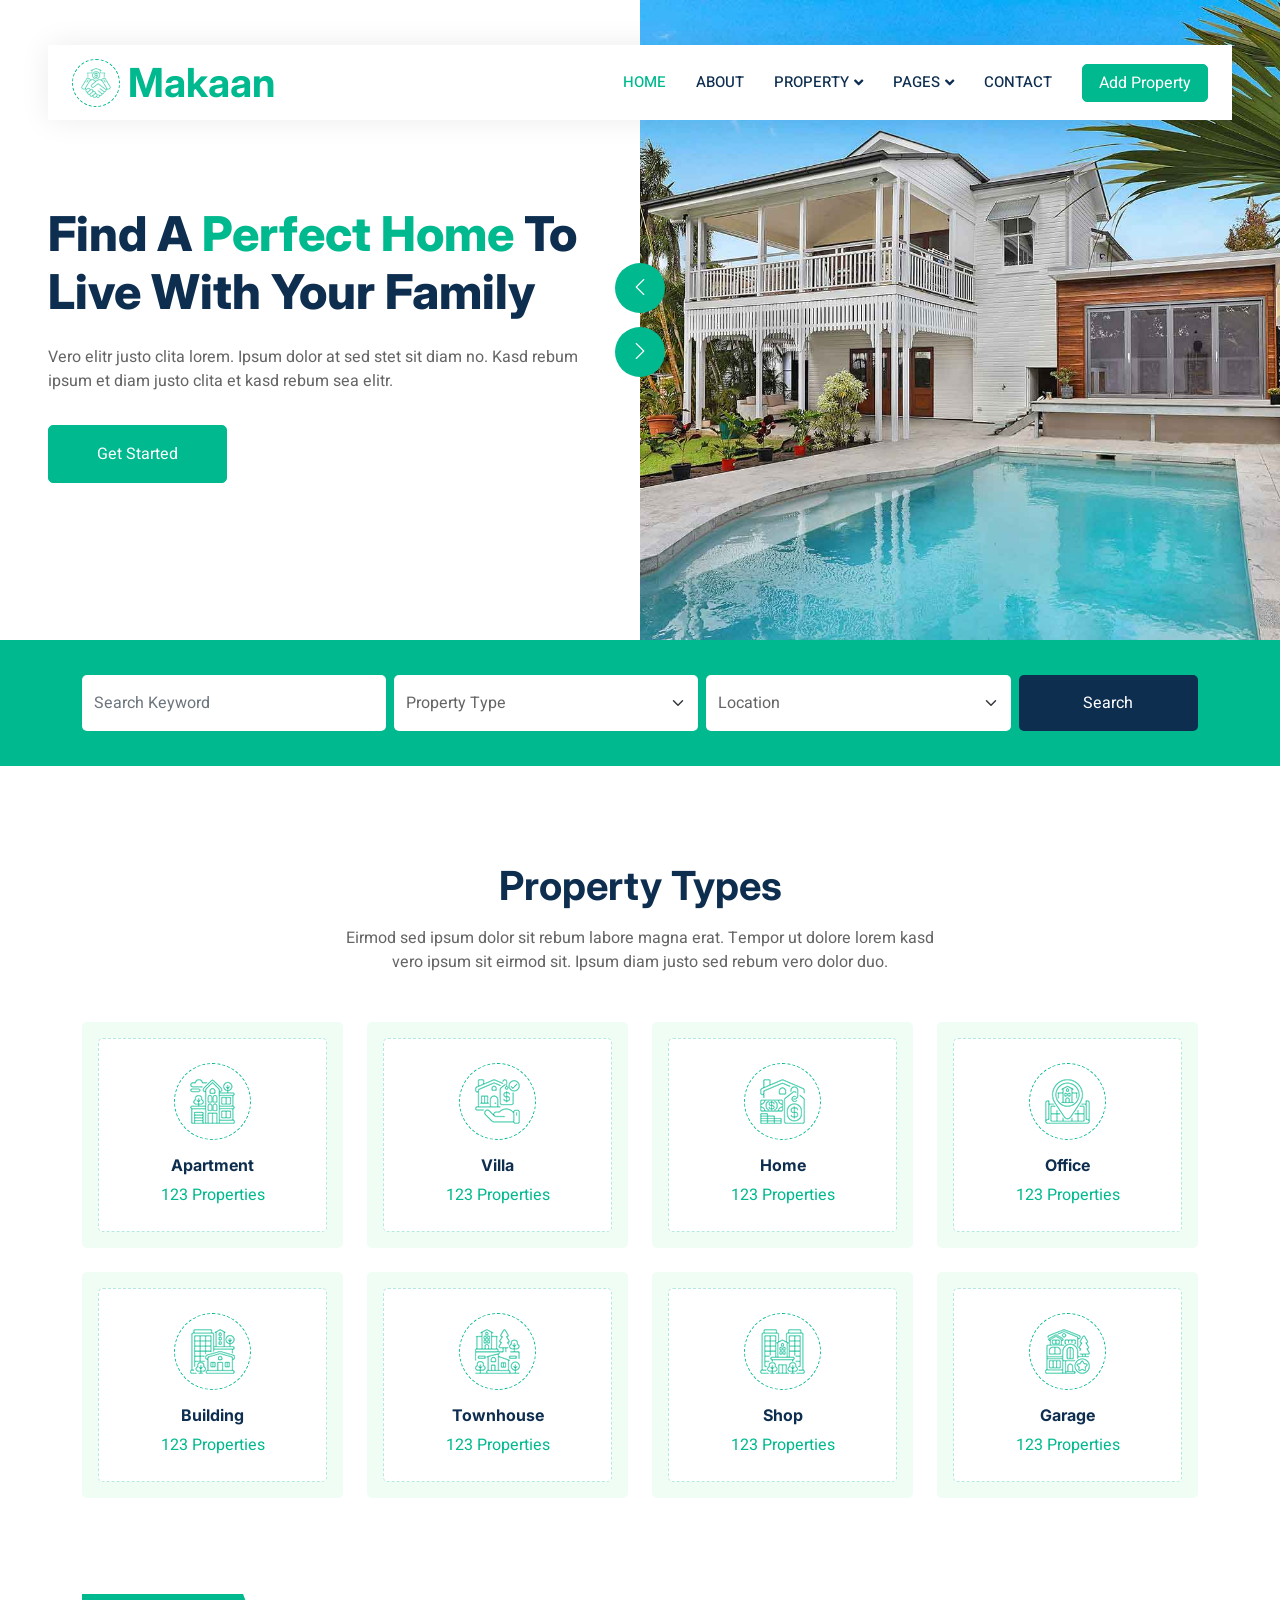
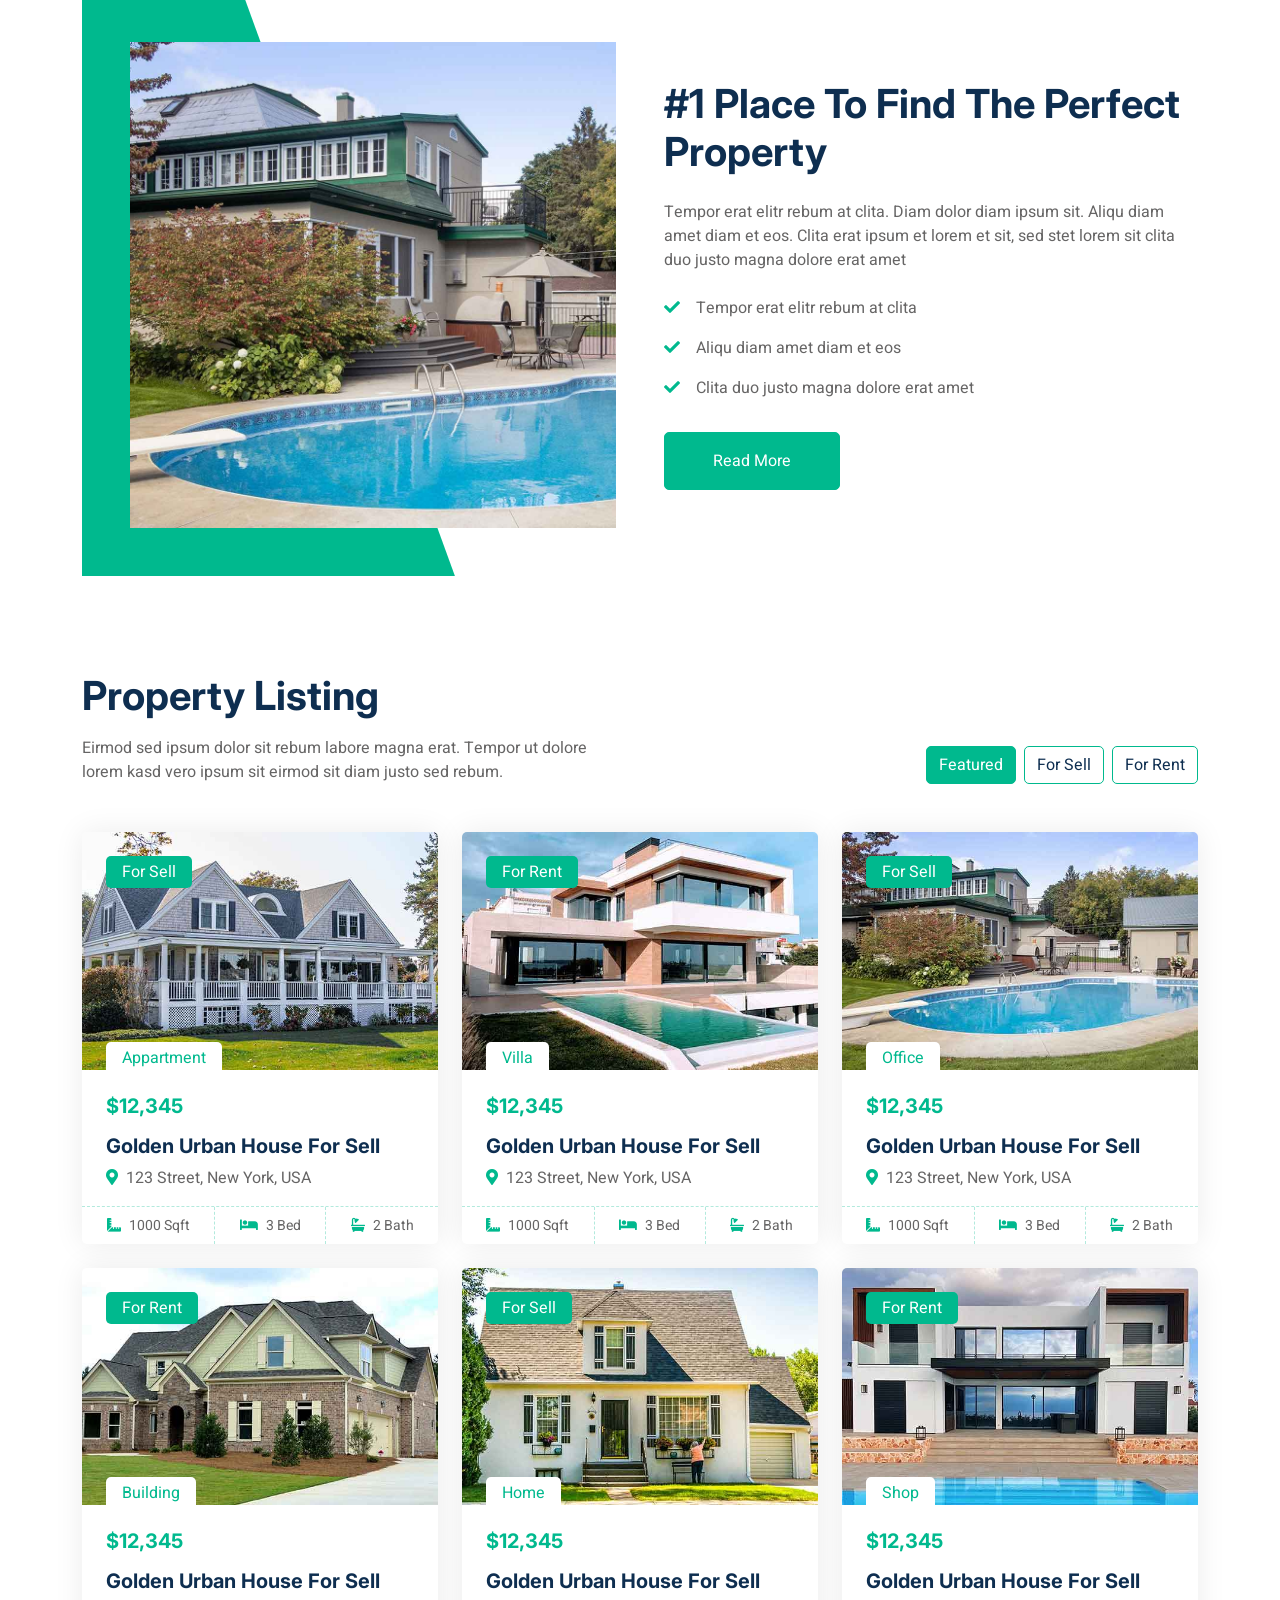
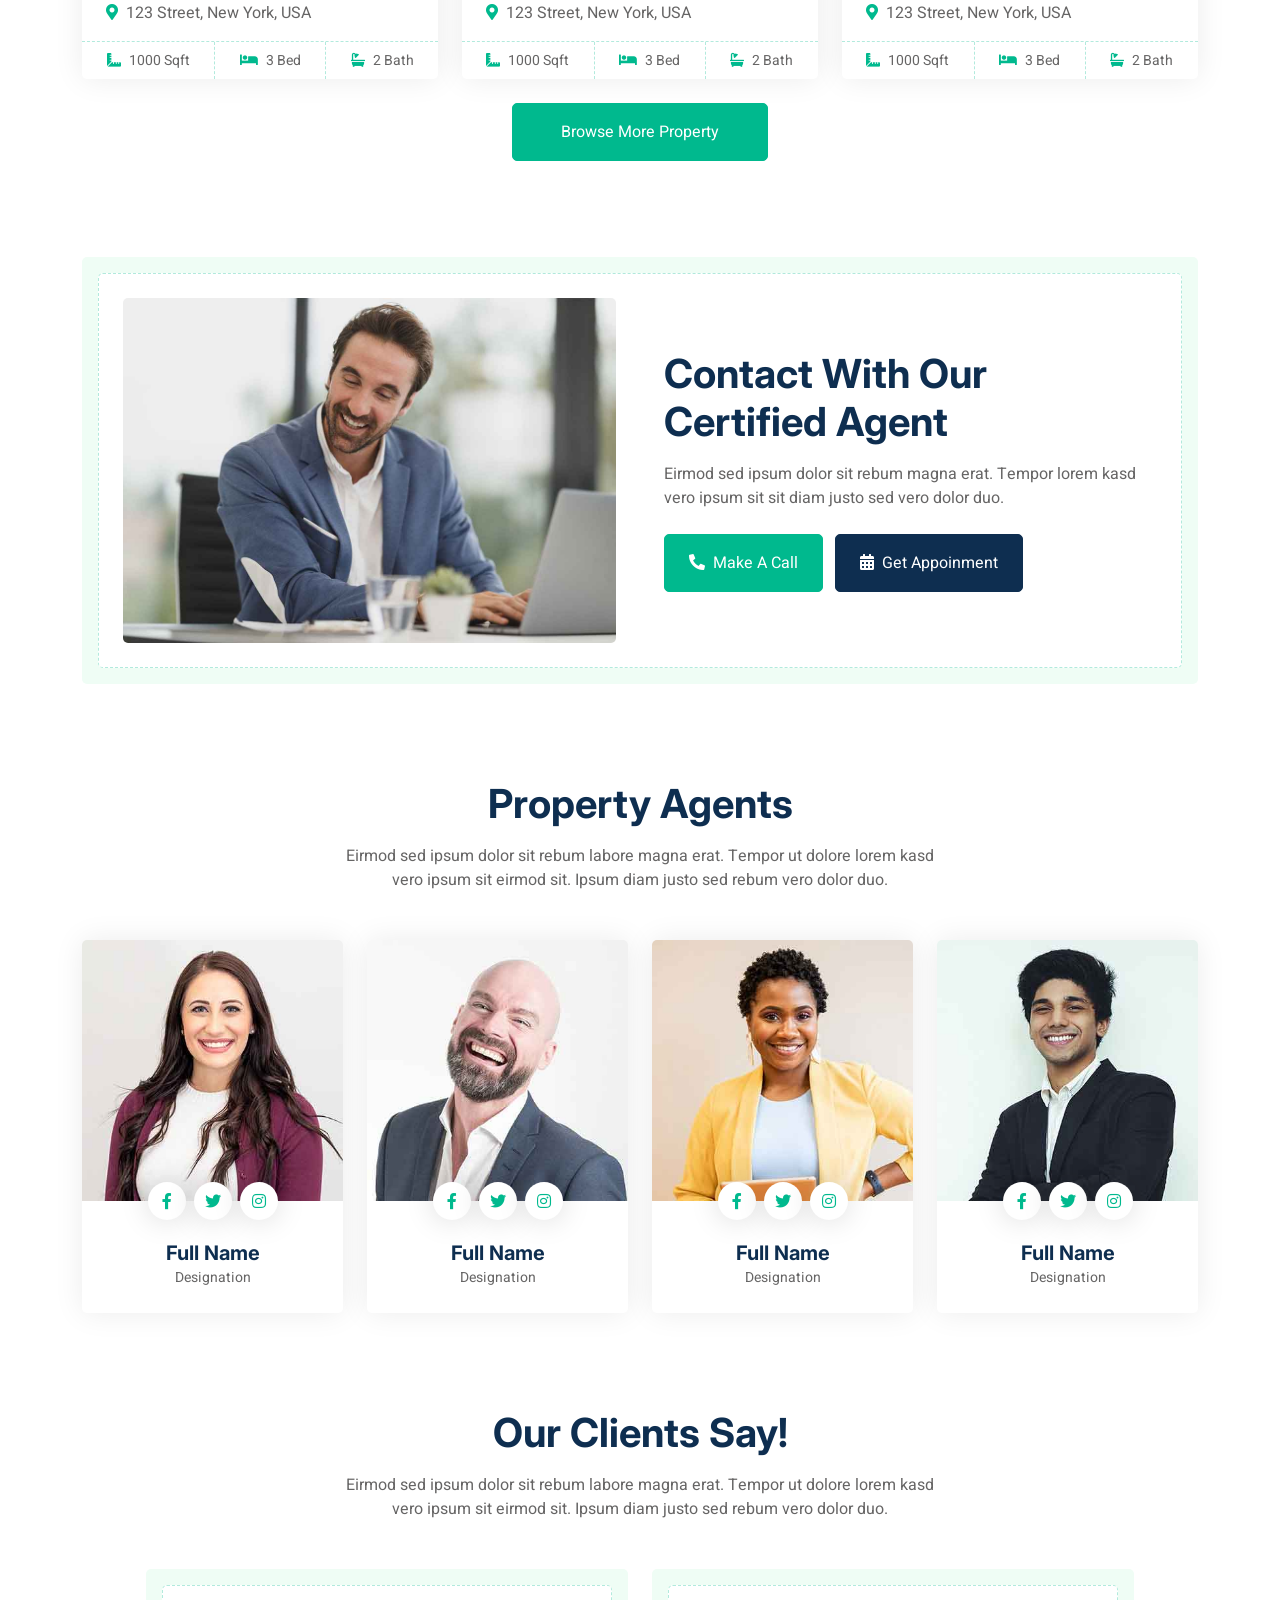
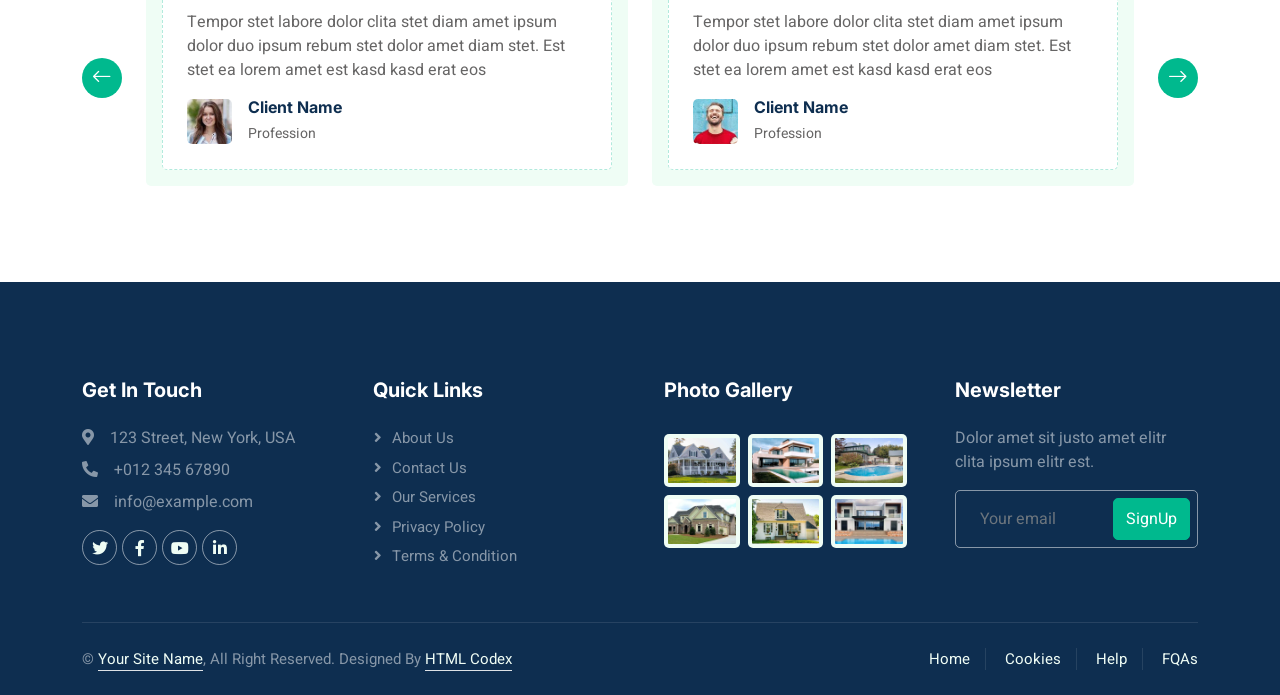
==== commit 6cdc63a8: "Update index.html" ====
--- a/index.html
+++ b/index.html
@@ -3,7 +3,7 @@
 
 <head>
     <meta charset="utf-8">
-    <title>Makaan - Real Estate HTML Template</title>
+    <title>Makaan - Real Estate</title>
     <meta content="width=device-width, initial-scale=1.0" name="viewport">
     <meta content="" name="keywords">
     <meta content="" name="description">
@@ -911,4 +911,5 @@
     <script src="js/main.js"></script>
 </body>
 
-</html>+
+</html>
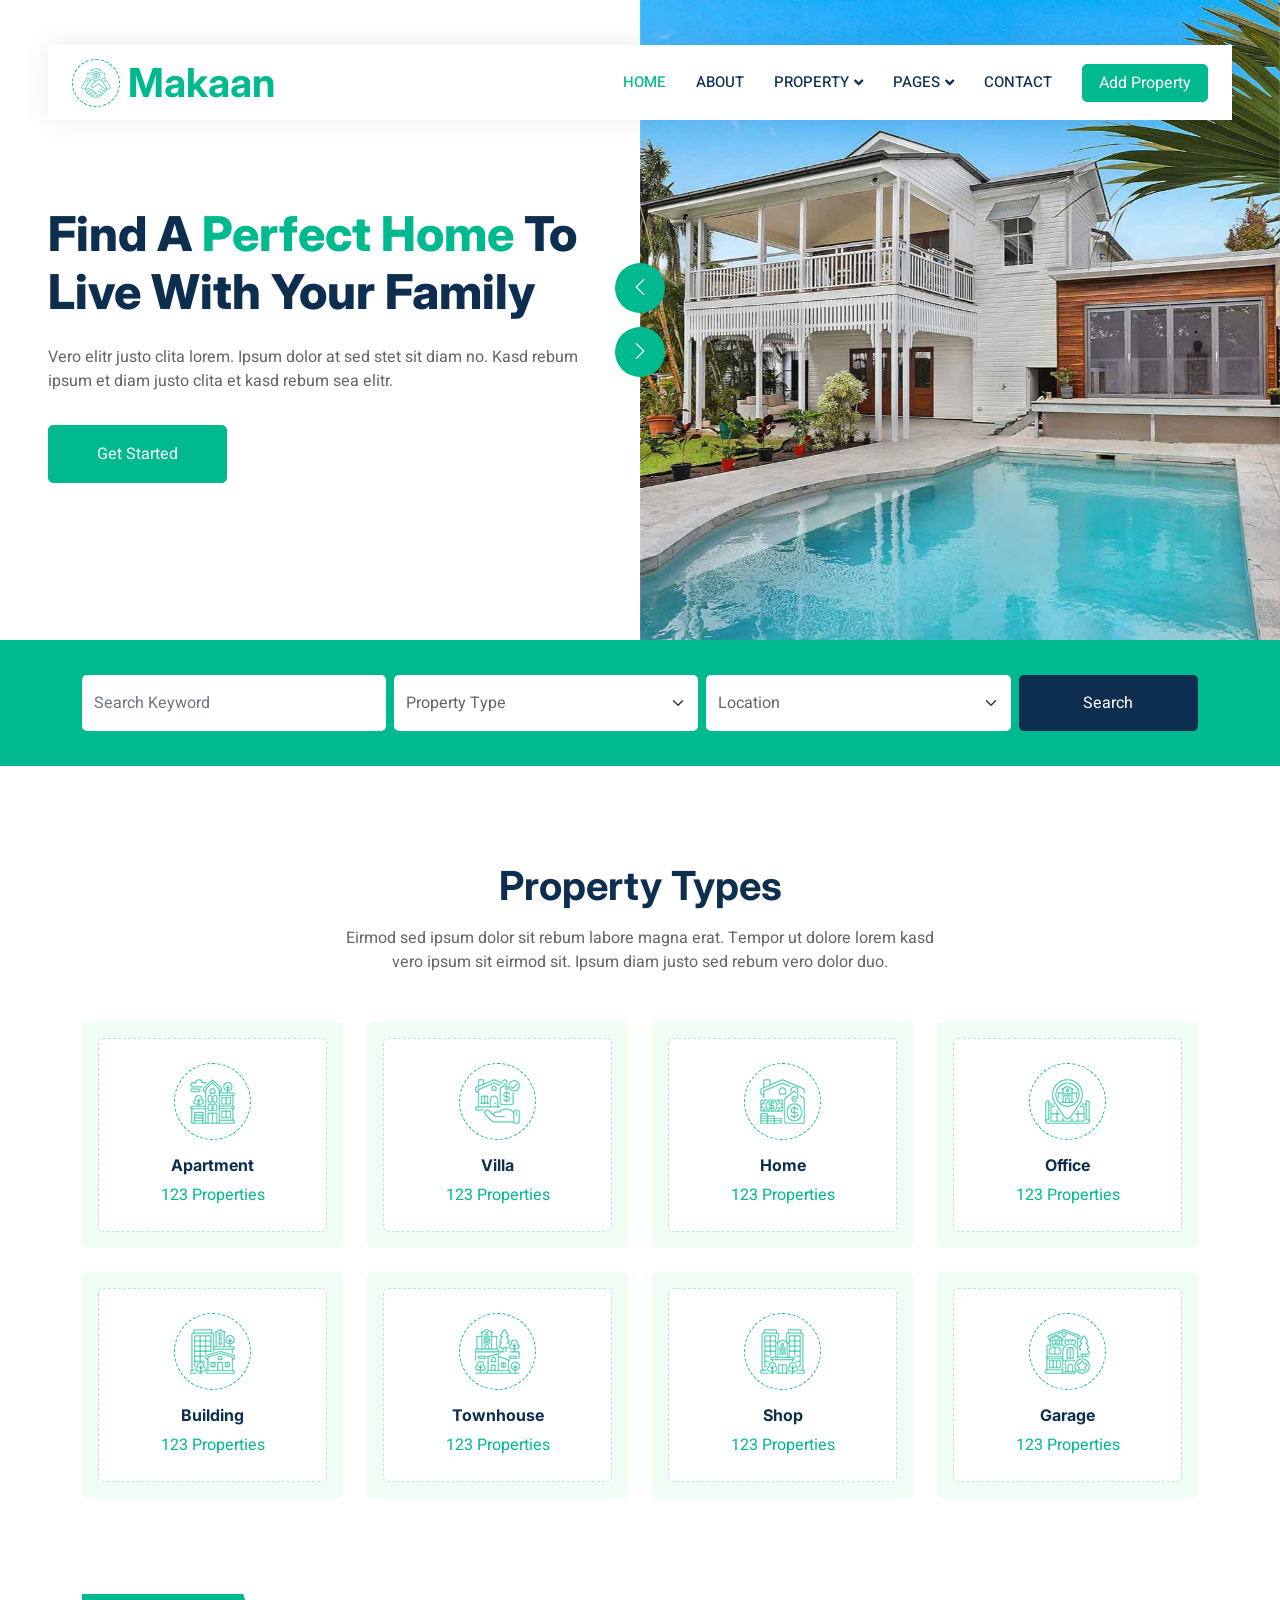
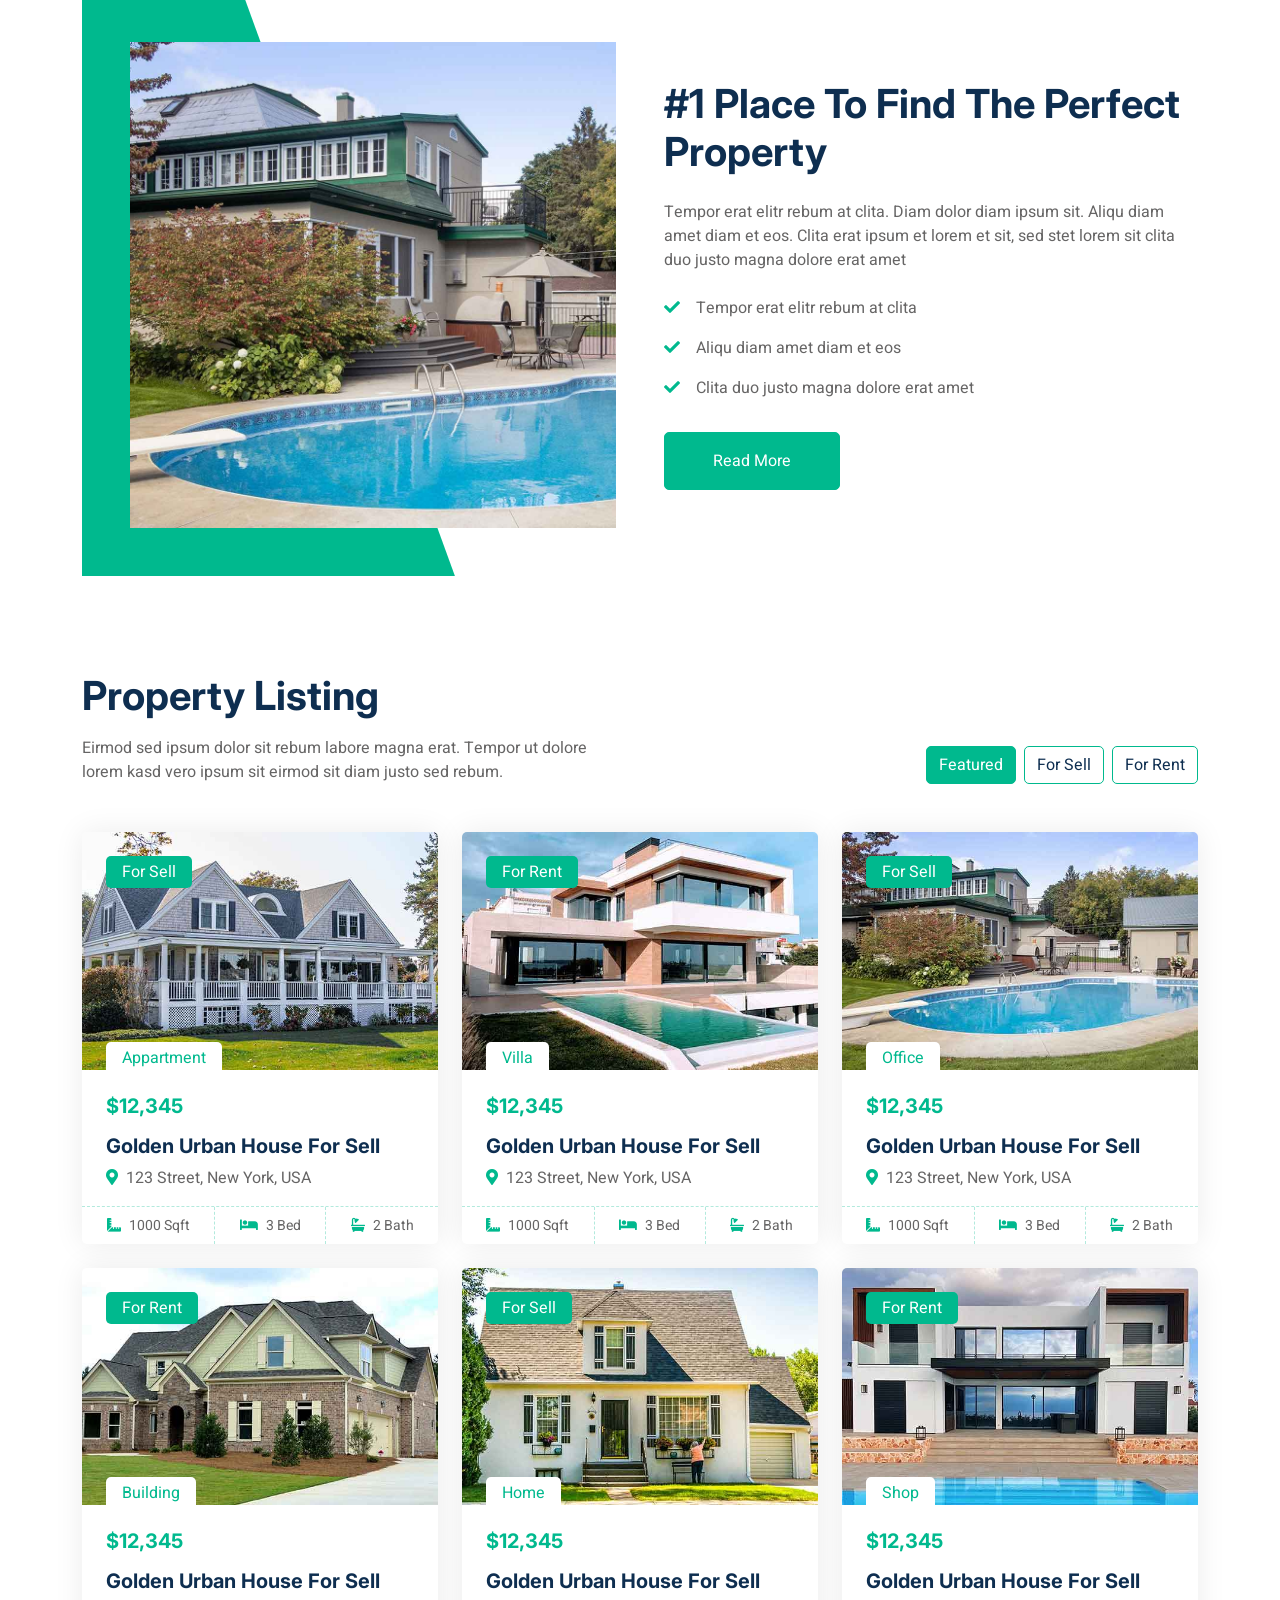
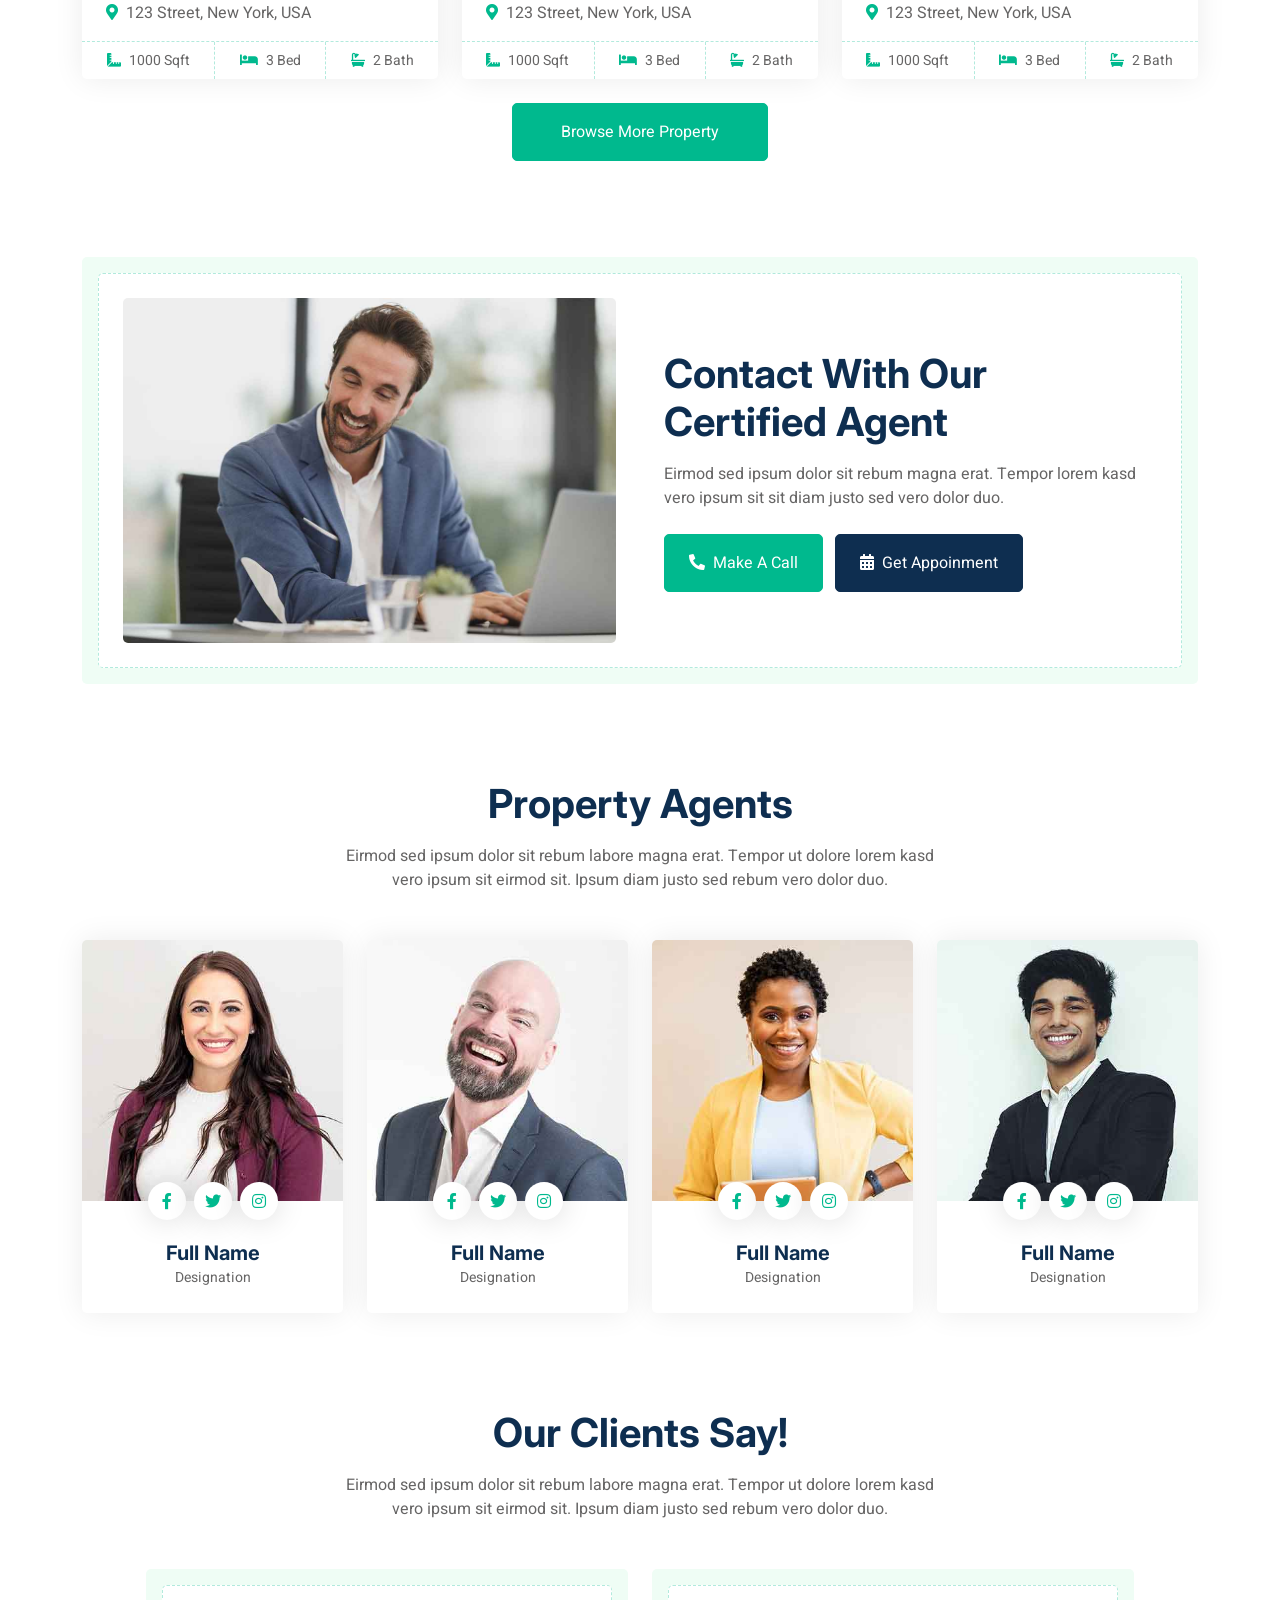
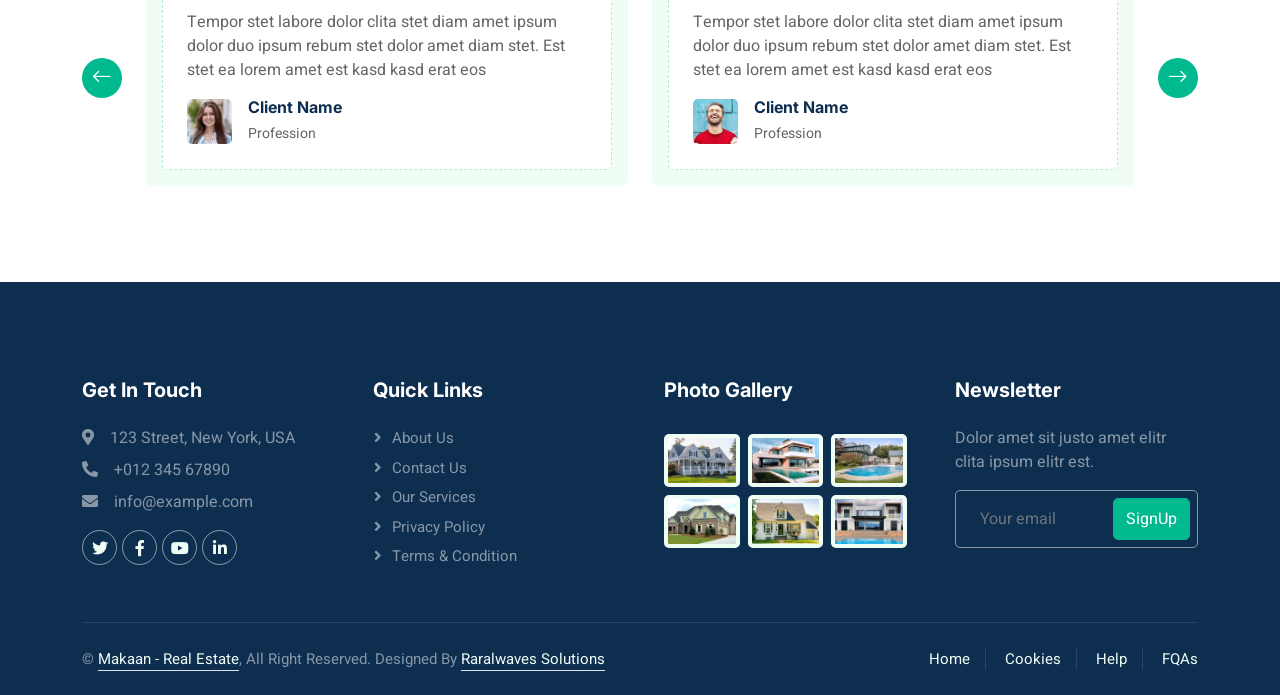
==== commit 838774d9: "Update index.html" ====
--- a/index.html
+++ b/index.html
@@ -875,10 +875,10 @@
                 <div class="copyright">
                     <div class="row">
                         <div class="col-md-6 text-center text-md-start mb-3 mb-md-0">
-                            &copy; <a class="border-bottom" href="#">Your Site Name</a>, All Right Reserved. 
+                            &copy; <a class="border-bottom" href="#">Makaan - Real Estate</a>, All Right Reserved. 
 							
-							<!--/*** This template is free as long as you keep the footer author’s credit link/attribution link/backlink. If you'd like to use the template without the footer author’s credit link/attribution link/backlink, you can purchase the Credit Removal License from "https://htmlcodex.com/credit-removal". Thank you for your support. ***/-->
-							Designed By <a class="border-bottom" href="https://htmlcodex.com">HTML Codex</a>
+							
+							Designed By <a class="border-bottom" href="https://raralwavessolutions.co.ke/">Raralwaves Solutions</a>
                         </div>
                         <div class="col-md-6 text-center text-md-end">
                             <div class="footer-menu">
@@ -913,3 +913,4 @@
 
 
 </html>
+
